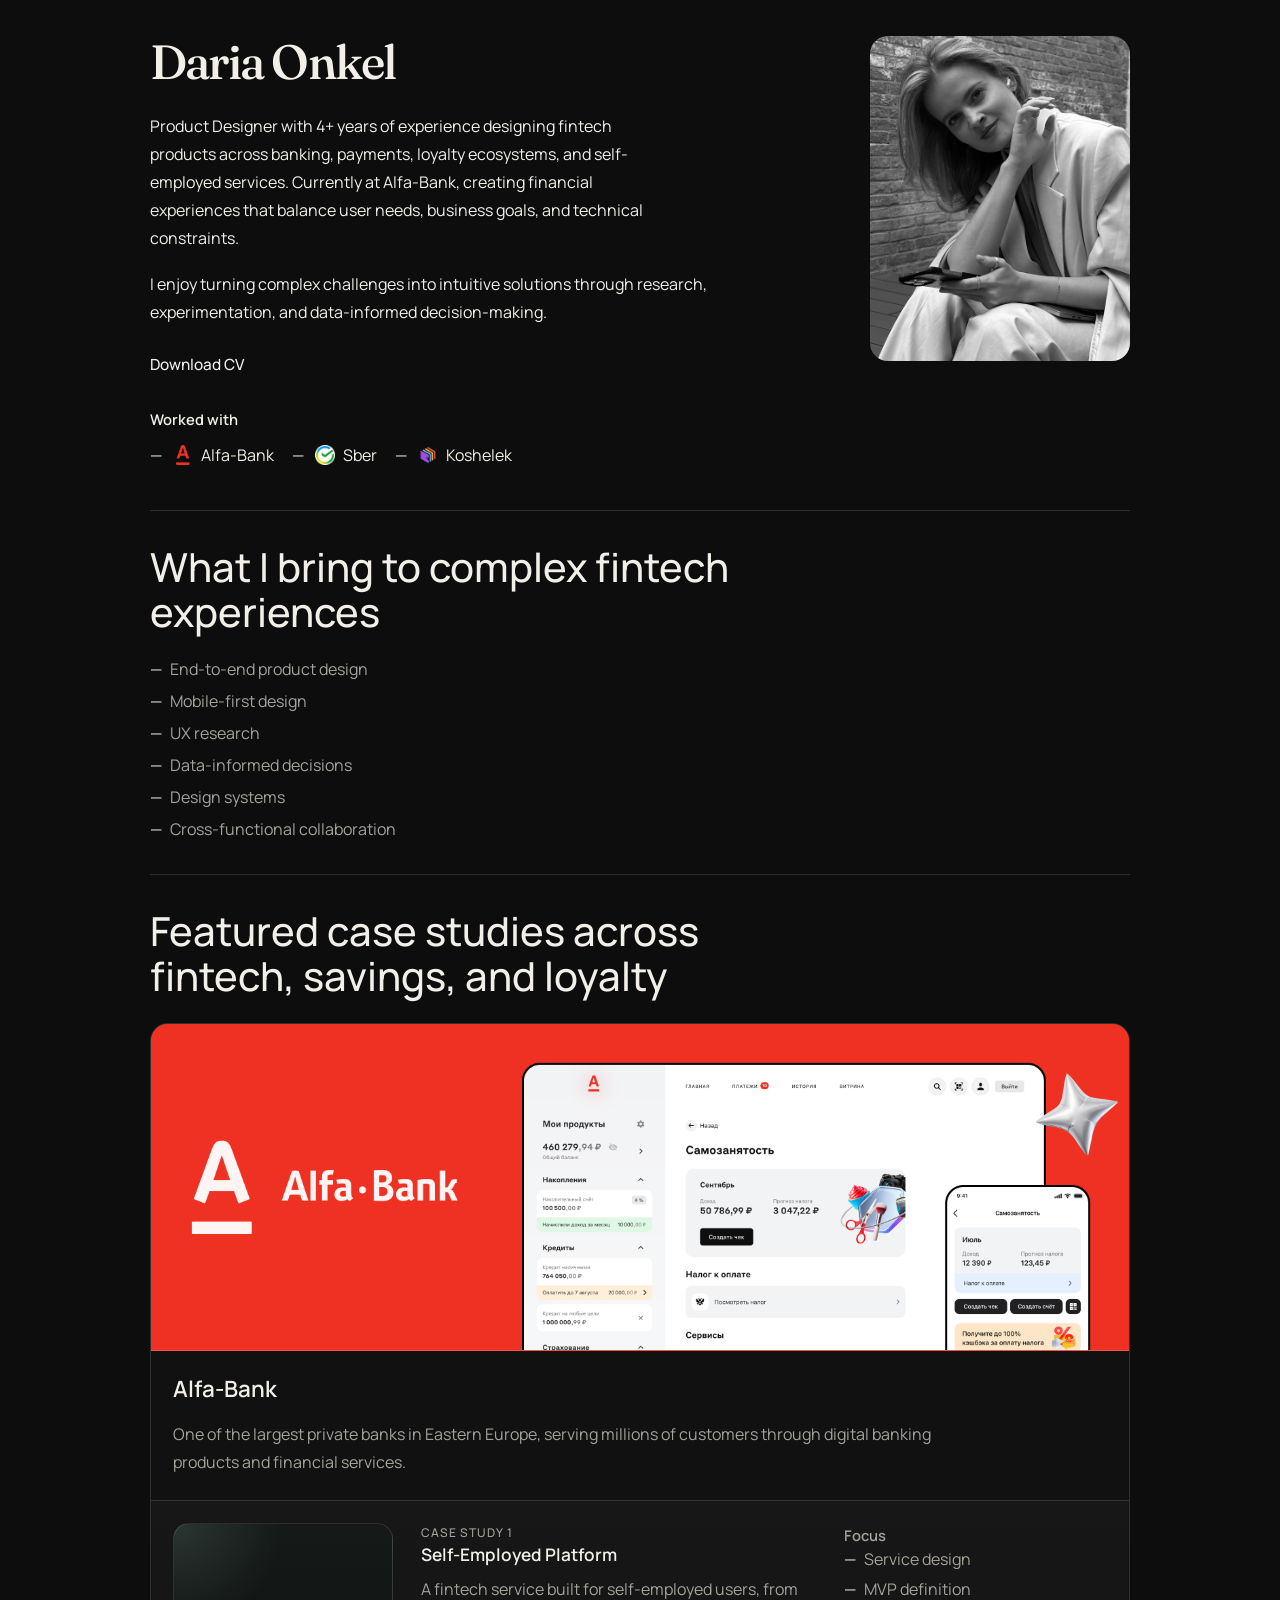
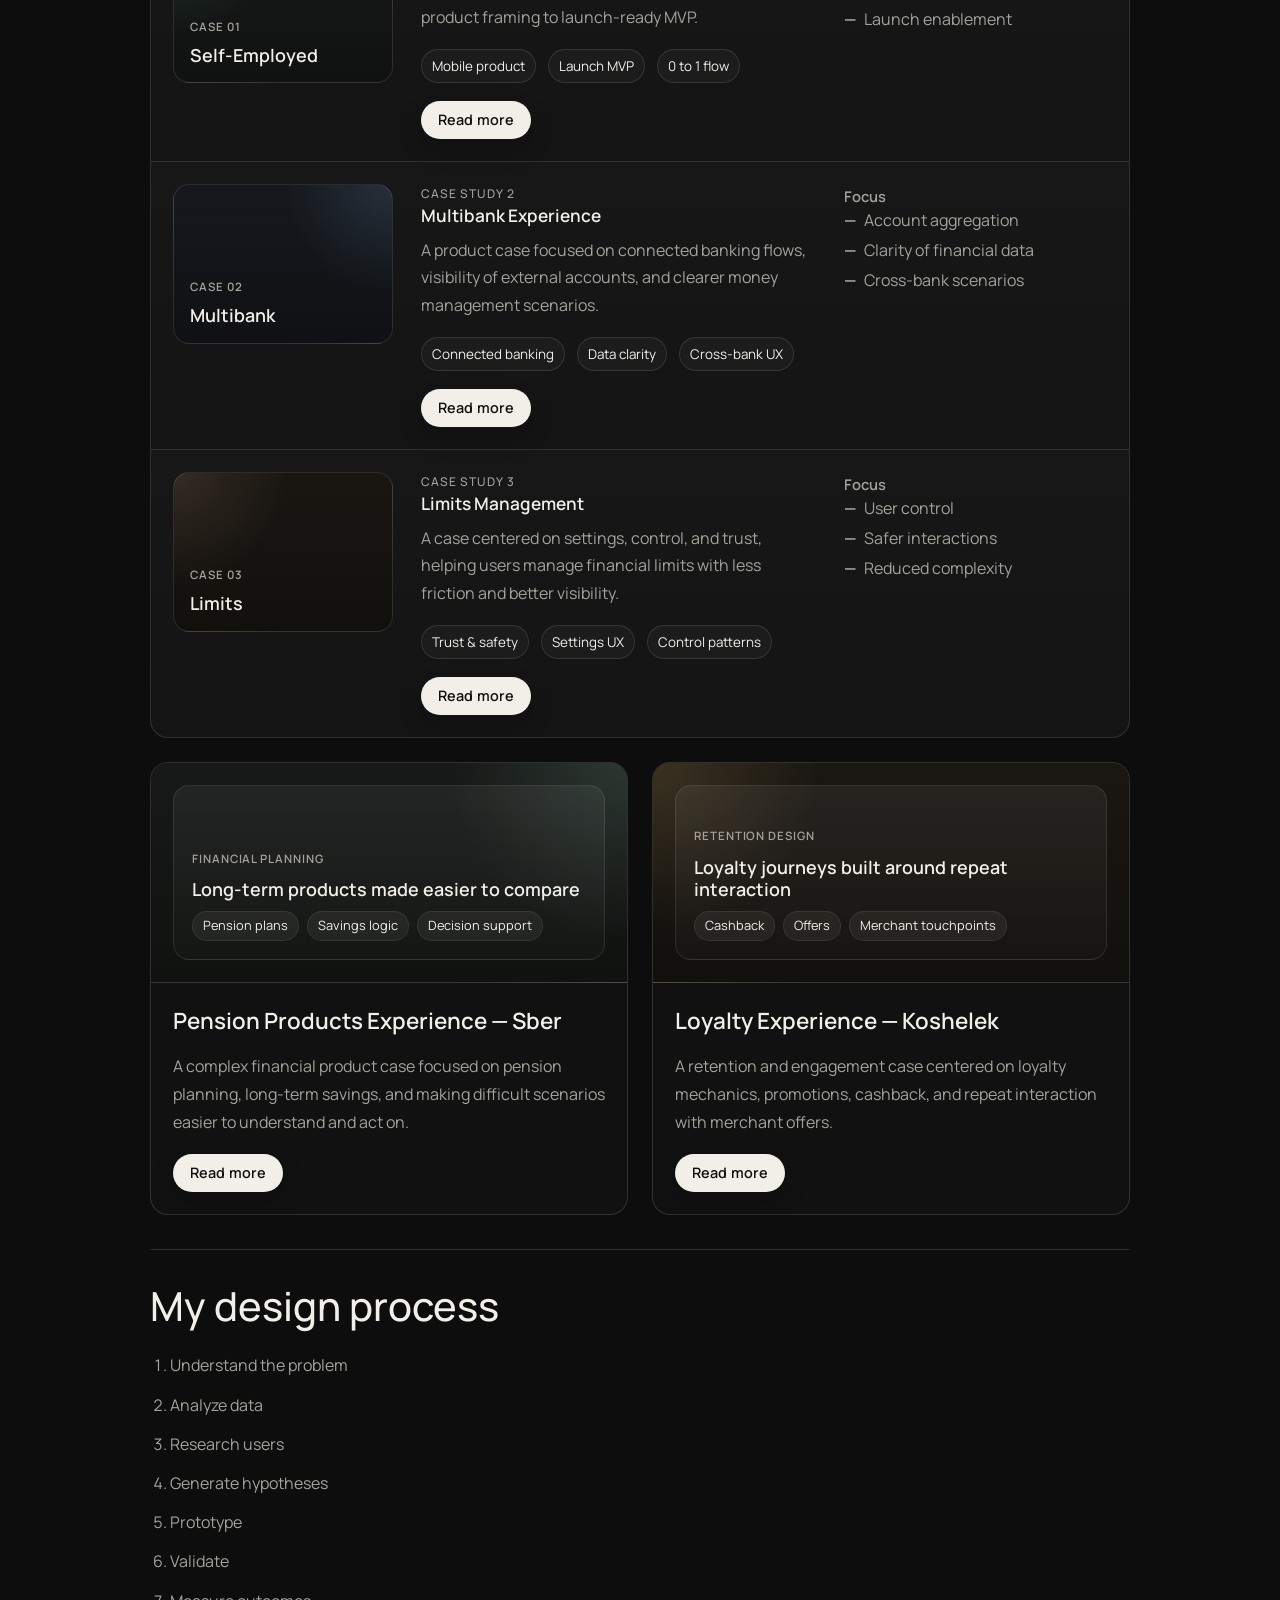
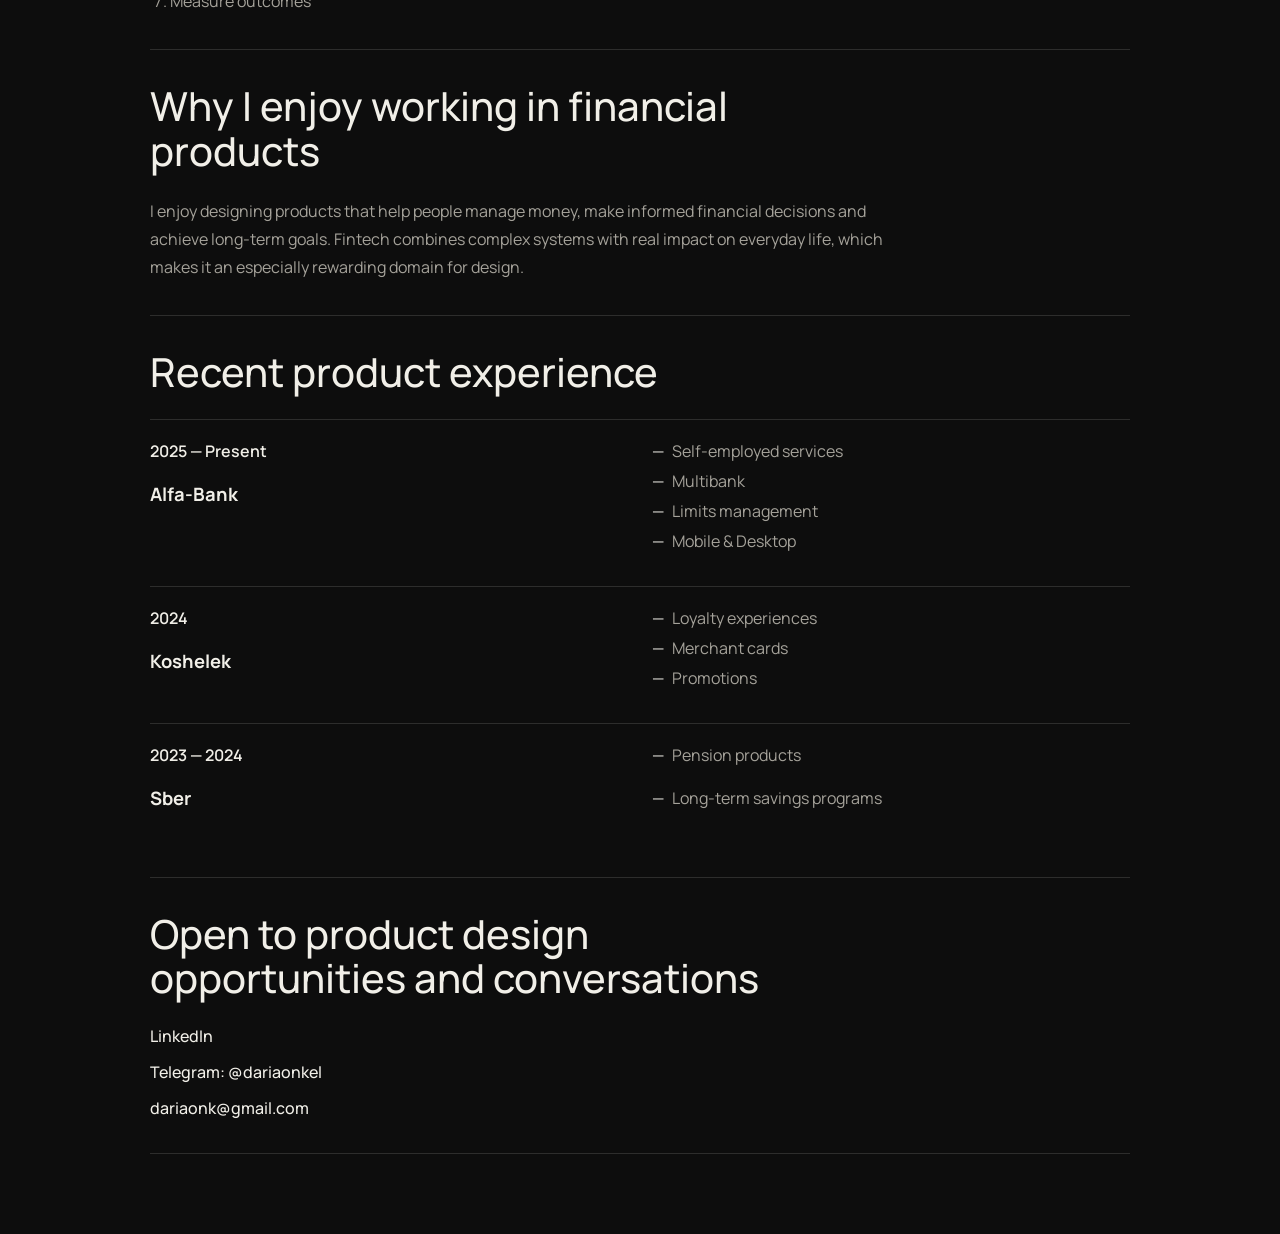
==== index.html @ 3df457b8 "Publish portfolio site" ====
<!DOCTYPE html>
<html lang="en">
  <head>
    <meta charset="UTF-8" />
    <meta name="viewport" content="width=device-width, initial-scale=1.0" />
    <title>Daria Onkel | Designer</title>
    <meta name="robots" content="index, follow" />
    <meta
      name="description"
      content="Portfolio website for Daria Onkel, a product designer focused on mobile apps, digital services, and websites."
    />
    <link rel="preconnect" href="https://fonts.googleapis.com" />
    <link rel="preconnect" href="https://fonts.gstatic.com" crossorigin />
    <link
      href="https://fonts.googleapis.com/css2?family=Fraunces:opsz,wght@9..144,400;9..144,500;9..144,600&family=Instrument+Serif:ital@0;1&family=Manrope:wght@400;500;600;700&display=swap"
      rel="stylesheet"
    />
    <link rel="stylesheet" href="styles.css" />
  </head>
  <body>
    <div class="page-shell">
      <main id="top">
        <section class="hero">
          <div class="hero-grid">
            <div class="portrait-card">
              <img
                class="portrait-image enlargeable-image"
                src="assets/daria-hero-2.jpg"
                alt="Portrait of Daria Onkel"
              />
            </div>
            <div class="hero-content">
              <h1>Daria Onkel</h1>
              <p class="hero-copy">
                Product Designer with 4+ years of experience designing fintech
                products across banking, payments, loyalty ecosystems, and
                self-employed services. Currently at Alfa-Bank, creating
                financial experiences that balance user needs, business goals,
                and technical constraints.
              </p>
              <p class="hero-detail">
                I enjoy turning complex challenges into intuitive solutions
                through research, experimentation, and data-informed
                decision-making.
              </p>
              <div class="hero-actions">
                <a class="text-link" href="#">Download CV</a>
              </div>
            </div>
          </div>
          <div class="worked-with">
            <p class="worked-with-label">Worked with</p>
            <ul class="plain-list">
              <li>
                <a href="https://alfabank.ru" target="_blank" rel="noreferrer">
                  <img
                    class="company-favicon"
                    src="assets/icons/alfabank.ico"
                    alt=""
                    aria-hidden="true"
                  />
                  Alfa-Bank
                </a>
              </li>
              <li>
                <a
                  href="https://www.sberbank.ru/"
                  target="_blank"
                  rel="noreferrer"
                >
                  <img
                    class="company-favicon"
                    src="assets/icons/sber.ico"
                    alt=""
                    aria-hidden="true"
                  />
                  Sber
                </a>
              </li>
              <li>
                <a href="https://koshelek.app" target="_blank" rel="noreferrer">
                  <img
                    class="company-favicon"
                    src="assets/icons/koshelek.png"
                    alt=""
                    aria-hidden="true"
                  />
                  Koshelek
                </a>
              </li>
            </ul>
          </div>
        </section>

        <section class="section" id="about">
          <div class="section-heading">
            <h2>What I bring to complex fintech experiences</h2>
          </div>
          <ul class="plain-list stacked-list">
            <li>End-to-end product design</li>
            <li>Mobile-first design</li>
            <li>UX research</li>
            <li>Data-informed decisions</li>
            <li>Design systems</li>
            <li>Cross-functional collaboration</li>
          </ul>
        </section>

        <section class="projects section" id="projects">
          <div class="section-heading">
            <h2>Featured case studies across fintech, savings, and loyalty</h2>
          </div>
          <div class="project-card-grid">
            <article class="project-card-preview project-card-large">
              <div class="project-preview project-preview-alfa-hero">
                <img
                  class="project-preview-image enlargeable-image"
                  src="assets/alfa-bank-hero.png"
                  alt="Alfa-Bank self-employed product interface across desktop and mobile"
                />
              </div>
              <div class="project-card-body">
                <div class="case-study-header">
                  <h3>Alfa-Bank</h3>
                </div>
                <p class="case-summary">
                  One of the largest private banks in Eastern Europe, serving
                  millions of customers through digital banking products and
                  financial services.
                </p>
              </div>
              <div class="nested-case-list">
                <article class="nested-case-card" id="alfa-self-employed">
                  <div class="nested-case-visual nested-case-visual-self-employed" aria-hidden="true">
                    <span class="preview-kicker">Case 01</span>
                    <strong>Self-Employed</strong>
                  </div>
                  <div class="nested-case-copy">
                    <p class="project-type">Case study 1</p>
                    <h4>Self-Employed Platform</h4>
                    <p>
                      A fintech service built for self-employed users, from
                      product framing to launch-ready MVP.
                    </p>
                    <ul class="plain-list case-tag-list">
                      <li>Mobile product</li>
                      <li>Launch MVP</li>
                      <li>0 to 1 flow</li>
                    </ul>
                    <a class="case-study-link case-study-link-inline" href="alfa-self-employed.html">
                      Read more
                    </a>
                  </div>
                  <div class="nested-case-meta">
                    <p class="subheading">Focus</p>
                    <ul class="plain-list stacked-list compact-list">
                      <li>Service design</li>
                      <li>MVP definition</li>
                      <li>Launch enablement</li>
                    </ul>
                  </div>
                </article>
                <article class="nested-case-card" id="alfa-multibank">
                  <div class="nested-case-visual nested-case-visual-multibank" aria-hidden="true">
                    <span class="preview-kicker">Case 02</span>
                    <strong>Multibank</strong>
                  </div>
                  <div class="nested-case-copy">
                    <p class="project-type">Case study 2</p>
                    <h4>Multibank Experience</h4>
                    <p>
                      A product case focused on connected banking flows,
                      visibility of external accounts, and clearer money
                      management scenarios.
                    </p>
                    <ul class="plain-list case-tag-list">
                      <li>Connected banking</li>
                      <li>Data clarity</li>
                      <li>Cross-bank UX</li>
                    </ul>
                    <a class="case-study-link case-study-link-inline" href="alfa-multibank.html">
                      Read more
                    </a>
                  </div>
                  <div class="nested-case-meta">
                    <p class="subheading">Focus</p>
                    <ul class="plain-list stacked-list compact-list">
                      <li>Account aggregation</li>
                      <li>Clarity of financial data</li>
                      <li>Cross-bank scenarios</li>
                    </ul>
                  </div>
                </article>
                <article class="nested-case-card" id="alfa-limits">
                  <div class="nested-case-visual nested-case-visual-limits" aria-hidden="true">
                    <span class="preview-kicker">Case 03</span>
                    <strong>Limits</strong>
                  </div>
                  <div class="nested-case-copy">
                    <p class="project-type">Case study 3</p>
                    <h4>Limits Management</h4>
                    <p>
                      A case centered on settings, control, and trust, helping
                      users manage financial limits with less friction and
                      better visibility.
                    </p>
                    <ul class="plain-list case-tag-list">
                      <li>Trust & safety</li>
                      <li>Settings UX</li>
                      <li>Control patterns</li>
                    </ul>
                    <a class="case-study-link case-study-link-inline" href="alfa-limits.html">
                      Read more
                    </a>
                  </div>
                  <div class="nested-case-meta">
                    <p class="subheading">Focus</p>
                    <ul class="plain-list stacked-list compact-list">
                      <li>User control</li>
                      <li>Safer interactions</li>
                      <li>Reduced complexity</li>
                    </ul>
                  </div>
                </article>
              </div>
            </article>

            <article class="project-card-preview">
              <div class="project-preview project-preview-sber">
                <div class="preview-stat-block" aria-hidden="true">
                  <span class="preview-kicker">Financial planning</span>
                  <strong>Long-term products made easier to compare</strong>
                  <div class="preview-pill-row">
                    <span>Pension plans</span>
                    <span>Savings logic</span>
                    <span>Decision support</span>
                  </div>
                </div>
              </div>
              <div class="project-card-body">
                <div class="case-study-header">
                  <h3>Pension Products Experience — Sber</h3>
                </div>
                <p class="case-summary">
                  A complex financial product case focused on pension planning,
                  long-term savings, and making difficult scenarios easier to
                  understand and act on.
                </p>
                <a class="case-study-link case-study-link-inline" href="sber-pension-products.html">
                  Read more
                </a>
              </div>
            </article>

            <article class="project-card-preview">
              <div class="project-preview project-preview-koshelek">
                <div class="preview-stat-block" aria-hidden="true">
                  <span class="preview-kicker">Retention design</span>
                  <strong>Loyalty journeys built around repeat interaction</strong>
                  <div class="preview-pill-row">
                    <span>Cashback</span>
                    <span>Offers</span>
                    <span>Merchant touchpoints</span>
                  </div>
                </div>
              </div>
              <div class="project-card-body">
                <div class="case-study-header">
                  <h3>Loyalty Experience — Koshelek</h3>
                </div>
                <p class="case-summary">
                  A retention and engagement case centered on loyalty mechanics,
                  promotions, cashback, and repeat interaction with merchant
                  offers.
                </p>
                <a class="case-study-link case-study-link-inline" href="koshelek-loyalty-experience.html">
                  Read more
                </a>
              </div>
            </article>
          </div>
        </section>

        <section class="section" id="process">
          <div class="section-heading">
            <h2>My design process</h2>
          </div>
          <ol class="process-list">
            <li>Understand the problem</li>
            <li>Analyze data</li>
            <li>Research users</li>
            <li>Generate hypotheses</li>
            <li>Prototype</li>
            <li>Validate</li>
            <li>Measure outcomes</li>
          </ol>
        </section>

        <section class="section" id="why-fintech">
          <div class="section-heading">
            <h2>Why I enjoy working in financial products</h2>
          </div>
          <p class="long-copy">
            I enjoy designing products that help people manage money, make
            informed financial decisions and achieve long-term goals. Fintech
            combines complex systems with real impact on everyday life, which
            makes it an especially rewarding domain for design.
          </p>
        </section>

        <section class="experience section" id="experience">
          <div class="section-heading">
            <h2>Recent product experience</h2>
          </div>
          <div class="timeline">
            <article class="project-row">
              <div>
                <span class="timeline-year">2025 — Present</span>
                <h3>Alfa-Bank</h3>
              </div>
              <ul class="plain-list stacked-list compact-list">
                <li>Self-employed services</li>
                <li>Multibank</li>
                <li>Limits management</li>
                <li>Mobile & Desktop</li>
              </ul>
            </article>
            <article class="project-row">
              <div>
                <span class="timeline-year">2024</span>
                <h3>Koshelek</h3>
              </div>
              <ul class="plain-list stacked-list compact-list">
                <li>Loyalty experiences</li>
                <li>Merchant cards</li>
                <li>Promotions</li>
              </ul>
            </article>
            <article class="project-row">
              <div>
                <span class="timeline-year">2023 — 2024</span>
                <h3>Sber</h3>
              </div>
              <ul class="plain-list stacked-list compact-list">
                <li>Pension products</li>
                <li>Long-term savings programs</li>
              </ul>
            </article>
          </div>
        </section>

        <section class="contact section" id="contact">
          <div class="section-heading">
            <h2>Open to product design opportunities and conversations</h2>
          </div>
          <div class="contact-panel">
            <a
              href="https://www.linkedin.com/in/daria-onkel-271417234/"
              target="_blank"
              rel="noreferrer"
            >
              LinkedIn
            </a>
            <a
              href="https://t.me/dariaonkel"
              target="_blank"
              rel="noreferrer"
            >
              Telegram: @dariaonkel
            </a>
            <a href="mailto:dariaonk@gmail.com">
              dariaonk@gmail.com
            </a>
          </div>
        </section>
      </main>
    </div>
    <script src="script.js"></script>
  </body>
</html>
---- styles.css ----
:root {
  --bg: #0d0d0d;
  --surface: transparent;
  --surface-strong: transparent;
  --text: #f1efe8;
  --muted: #a5a29a;
  --line: rgba(241, 239, 232, 0.14);
  --accent: #f1efe8;
  --accent-deep: #f1efe8;
}

* {
  box-sizing: border-box;
}

html {
  scroll-behavior: smooth;
}

body {
  margin: 0;
  font-family: "Manrope", sans-serif;
  color: var(--text);
  background: var(--bg);
  min-height: 100vh;
}

body::before {
  content: none;
}

.page-shell {
  width: min(980px, calc(100% - 40px));
  margin: 20px auto 80px;
}

.text-link,
.contact-panel a {
  text-decoration: none;
}

.text-link:hover,
.contact-panel a:hover {
  color: var(--accent-deep);
}

.hero,
.section {
  border: 0;
  border-radius: 0;
  background: var(--surface);
}

.hero {
  margin-top: 28px;
  padding: 8px 0 44px;
  overflow: visible;
  position: relative;
  border-bottom: 1px solid var(--line);
}

.hero-grid {
  display: grid;
  grid-template-columns: minmax(0, 1fr) 260px;
  gap: 36px;
  align-items: start;
}

.portrait-card {
  order: 2;
}

.hero-content {
  order: 1;
}

.portrait-image {
  display: block;
  width: 100%;
  aspect-ratio: 4 / 5;
  object-fit: cover;
  filter: grayscale(100%);
  border-radius: 18px;
}

.enlargeable-image {
  cursor: zoom-in;
}

.hero h1,
.section-heading h2 {
  margin: 0;
}

.hero h1 {
  max-width: 760px;
  font-family: "Fraunces", serif;
  font-size: clamp(2.15rem, 4.8vw, 3rem);
  line-height: 1.08;
  font-weight: 500;
  letter-spacing: -0.04em;
}


.hero-copy {
  max-width: 500px;
  margin: 24px 0 0;
  color: var(--text);
  font-size: 1rem;
  line-height: 1.75;
}

.hero-detail {
  max-width: 760px;
  margin: 18px 0 0;
  color: var(--text);
  line-height: 1.75;
}

.hero-actions {
  display: flex;
  flex-wrap: wrap;
  gap: 22px;
  margin-top: 28px;
}

.text-link {
  color: var(--text);
  font-size: 0.96rem;
  font-weight: 500;
}

.text-link:hover {
  color: var(--muted);
}

.worked-with {
  margin-top: 34px;
}

.worked-with-label,
.subheading {
  margin: 0 0 12px;
  color: var(--text);
  font-size: 0.92rem;
  font-weight: 600;
}

.hero .plain-list,
.hero .plain-list li,
.hero .plain-list li::before {
  color: var(--text);
}

.hero .plain-list a {
  color: inherit;
  text-decoration: none;
  display: inline-flex;
  align-items: baseline;
  gap: 8px;
}

.hero .plain-list a:hover {
  color: var(--muted);
}

.company-favicon {
  width: 20px;
  height: 20px;
  display: block;
  border-radius: 5px;
  flex-shrink: 0;
  transform: translateY(4px);
}

.section {
  margin-top: 0;
  padding: 34px 0;
  border-bottom: 1px solid var(--line);
}

.section-heading {
  margin-bottom: 24px;
}

.section-heading h2 {
  max-width: 700px;
  font-size: clamp(1.6rem, 4vw, 2.5rem);
  line-height: 1.12;
  font-weight: 500;
}

.project-row h3 {
  margin-bottom: 12px;
  font-size: 1.15rem;
}

.plain-list {
  margin: 0;
  padding: 0;
  list-style: none;
  display: flex;
  flex-wrap: wrap;
  gap: 10px 18px;
  color: var(--muted);
}

.plain-list li::before {
  content: "—";
  margin-right: 8px;
  color: var(--text);
}

.stacked-list {
  display: grid;
  gap: 10px;
}

.compact-list {
  gap: 8px;
}

.project-row {
  display: grid;
  grid-template-columns: minmax(0, 1fr) minmax(0, 1fr);
  gap: 24px;
  padding: 20px 0;
  border-top: 1px solid var(--line);
}

.project-type {
  margin-bottom: 10px;
  color: var(--muted);
  font-size: 0.75rem;
  font-weight: 500;
  text-transform: uppercase;
  letter-spacing: 0.08em;
}

.case-study-header h3,
.project-card-preview h3 {
  margin: 0;
  font-size: 1.4rem;
  font-weight: 600;
}

.nested-case-list {
  display: grid;
  gap: 0;
}

.nested-case-card {
  display: grid;
  grid-template-columns: minmax(180px, 220px) minmax(0, 1.35fr) minmax(220px, 0.9fr);
  gap: 28px;
  padding: 22px;
  border-top: 1px solid var(--line);
  background:
    linear-gradient(
      180deg,
      rgba(255, 255, 255, 0.025) 0%,
      rgba(255, 255, 255, 0.01) 100%
    );
}

.nested-case-card:first-child {
  border-top: 1px solid var(--line);
}

.nested-case-card h4 {
  margin: 0 0 10px;
  font-size: 1.08rem;
  font-weight: 600;
}

.nested-case-card p {
  margin: 0;
  color: var(--muted);
  line-height: 1.7;
}

.nested-case-meta {
  align-self: start;
}

.nested-case-visual {
  height: 160px;
  display: flex;
  flex-direction: column;
  justify-content: flex-end;
  gap: 10px;
  padding: 16px;
  border: 1px solid rgba(241, 239, 232, 0.12);
  border-radius: 16px;
  background:
    linear-gradient(
      180deg,
      rgba(255, 255, 255, 0.08) 0%,
      rgba(255, 255, 255, 0.02) 100%
    );
}

.nested-case-visual strong,
.preview-stat-block strong {
  font-size: 1.12rem;
  line-height: 1.25;
  font-weight: 600;
  color: var(--text);
}

.nested-case-visual-self-employed {
  background:
    radial-gradient(circle at top left, rgba(141, 182, 167, 0.18), transparent 40%),
    linear-gradient(180deg, #151a18 0%, #101211 100%);
}

.nested-case-visual-multibank {
  background:
    radial-gradient(circle at top right, rgba(121, 155, 199, 0.18), transparent 40%),
    linear-gradient(180deg, #15181d 0%, #0f1114 100%);
}

.nested-case-visual-limits {
  background:
    radial-gradient(circle at top left, rgba(195, 155, 118, 0.16), transparent 42%),
    linear-gradient(180deg, #191612 0%, #12100d 100%);
}

.case-tag-list {
  margin-top: 18px;
  gap: 8px 12px;
}

.case-tag-list li {
  padding: 7px 10px;
  border: 1px solid rgba(241, 239, 232, 0.12);
  border-radius: 999px;
  background: rgba(255, 255, 255, 0.03);
  color: var(--text);
  font-size: 0.84rem;
}

.case-tag-list li::before {
  content: none;
}

.case-study-link {
  display: inline-flex;
  align-items: center;
  min-height: 38px;
  padding: 0 16px;
  border: 1px solid rgba(241, 239, 232, 0.22);
  border-radius: 999px;
  color: #111111;
  text-decoration: none;
  background: #f1efe8;
  font-size: 0.9rem;
  font-weight: 600;
  letter-spacing: 0.01em;
  transition:
    background-color 160ms ease,
    border-color 160ms ease,
    color 160ms ease,
    transform 160ms ease,
    box-shadow 160ms ease;
  box-shadow: 0 10px 24px rgba(0, 0, 0, 0.18);
}

.case-study-link:hover {
  background: #ffffff;
  border-color: rgba(255, 255, 255, 0.4);
  color: #111111;
  transform: translateY(-1px);
  box-shadow: 0 14px 28px rgba(0, 0, 0, 0.22);
}

.case-study-link-inline {
  margin-top: 18px;
  width: fit-content;
}

.nested-case-card {
  scroll-margin-top: 28px;
}

.project-card-grid {
  display: grid;
  grid-template-columns: repeat(2, minmax(0, 1fr));
  gap: 24px;
}

.project-card-preview {
  display: grid;
  gap: 0;
  border: 1px solid var(--line);
  background: rgba(255, 255, 255, 0.02);
  border-radius: 18px;
  overflow: hidden;
}

.project-card-large {
  grid-column: 1 / -1;
}

.project-card-large .project-card-body {
  padding-bottom: 24px;
}

.project-preview {
  min-height: 220px;
  border-bottom: 1px solid var(--line);
  background: linear-gradient(180deg, #1c1c1c 0%, #141414 100%);
  padding: 22px;
}

.project-preview-alfa-hero {
  position: relative;
  padding: 0;
  background: #f33c2f;
}

.project-preview-image {
  display: block;
  width: 100%;
  height: 100%;
  min-height: 320px;
  object-fit: cover;
}

.preview-stat-block {
  margin: 0;
  max-width: 48ch;
  color: var(--muted);
  line-height: 1.6;
  font-size: 0.95rem;
}

.preview-stat-block {
  min-height: 100%;
  display: flex;
  flex-direction: column;
  justify-content: flex-end;
  gap: 10px;
  padding: 18px;
  border: 1px solid rgba(241, 239, 232, 0.1);
  border-radius: 16px;
  background:
    linear-gradient(
      180deg,
      rgba(255, 255, 255, 0.06) 0%,
      rgba(255, 255, 255, 0.02) 100%
    );
}

.preview-kicker {
  display: inline-flex;
  width: fit-content;
  color: var(--muted);
  font-size: 0.72rem;
  font-weight: 600;
  text-transform: uppercase;
  letter-spacing: 0.08em;
}

.project-preview-sber {
  background:
    radial-gradient(circle at top right, rgba(150, 190, 172, 0.18), transparent 34%),
    linear-gradient(180deg, #161917 0%, #101210 100%);
}

.project-preview-koshelek {
  background:
    radial-gradient(circle at top left, rgba(213, 171, 104, 0.18), transparent 32%),
    linear-gradient(180deg, #1a1712 0%, #12100d 100%);
}

.preview-pill-row {
  display: flex;
  flex-wrap: wrap;
  gap: 8px;
}

.preview-pill-row span {
  display: inline-flex;
  align-items: center;
  min-height: 30px;
  padding: 0 10px;
  border-radius: 999px;
  background: rgba(255, 255, 255, 0.06);
  border: 1px solid rgba(241, 239, 232, 0.08);
  color: var(--text);
  font-size: 0.8rem;
}

.project-card-body {
  padding: 22px 22px 0;
}

.project-card-preview:not(.project-card-large) .project-card-body {
  padding-bottom: 22px;
}

.case-summary,
.long-copy {
  max-width: 760px;
  margin: 16px 0 0;
  color: var(--muted);
  line-height: 1.75;
}

.timeline {
  display: grid;
  gap: 14px;
}

.timeline-year {
  font-weight: 600;
  color: var(--text);
}

.contact-panel {
  display: flex;
  flex-direction: column;
  gap: 14px;
  padding: 0;
  background: transparent;
}

.contact-panel a {
  color: var(--text);
  font-size: 1rem;
  font-weight: 500;
}

.process-list {
  margin: 0;
  padding-left: 20px;
  display: grid;
  gap: 12px;
  color: var(--muted);
  line-height: 1.7;
}

.case-page .page-shell {
  width: min(980px, calc(100% - 40px));
  margin: 20px auto 80px;
}

.case-main {
  display: grid;
  gap: 0;
}

.back-link {
  display: inline-flex;
  align-items: center;
  gap: 8px;
  width: fit-content;
  margin: 8px 0 24px;
  color: var(--muted);
  text-decoration: none;
  font-size: 0.95rem;
}

.back-link:hover {
  color: var(--text);
}

.case-hero {
  padding-top: 8px;
}

.case-eyebrow {
  margin: 0 0 18px;
  color: var(--muted);
  font-size: 0.8rem;
  font-weight: 600;
  letter-spacing: 0.08em;
  text-transform: uppercase;
}

.case-hero h1 {
  max-width: 760px;
  margin: 0;
  font-family: "Fraunces", serif;
  font-size: clamp(2.5rem, 5vw, 4rem);
  line-height: 1;
  font-weight: 500;
  letter-spacing: -0.04em;
}

.case-lead {
  max-width: 760px;
  margin: 22px 0 0;
  color: var(--text);
  font-size: 1.05rem;
  line-height: 1.8;
}

.case-meta-grid {
  display: grid;
  grid-template-columns: repeat(3, minmax(0, 1fr));
  gap: 16px;
  margin-top: 28px;
}

.case-meta-card {
  padding: 18px;
  border: 1px solid var(--line);
  border-radius: 18px;
  background: rgba(255, 255, 255, 0.03);
}

.case-meta-label {
  display: block;
  margin-bottom: 10px;
  color: var(--muted);
  font-size: 0.76rem;
  font-weight: 600;
  letter-spacing: 0.08em;
  text-transform: uppercase;
}

.case-meta-card p {
  margin: 0;
  color: var(--text);
  line-height: 1.65;
}

.case-hero-media {
  margin-top: 30px;
  border-radius: 24px;
  overflow: hidden;
  background: rgba(255, 255, 255, 0.03);
}

.case-hero-image {
  display: block;
  width: 100%;
  min-height: 280px;
  object-fit: cover;
}

.case-hero-placeholder {
  min-height: 320px;
  padding: 28px;
  display: flex;
  flex-direction: column;
  justify-content: flex-end;
  gap: 14px;
}

.case-hero-placeholder strong {
  max-width: 18ch;
  font-size: clamp(1.7rem, 3.4vw, 2.4rem);
  line-height: 1.05;
  font-weight: 600;
}

.case-hero-placeholder p {
  max-width: 44ch;
  margin: 0;
  color: rgba(241, 239, 232, 0.86);
  line-height: 1.7;
}

.case-hero-sber {
  background:
    radial-gradient(circle at top right, rgba(150, 190, 172, 0.22), transparent 32%),
    linear-gradient(180deg, #161917 0%, #101210 100%);
}

.case-hero-koshelek {
  background:
    radial-gradient(circle at top left, rgba(213, 171, 104, 0.22), transparent 30%),
    linear-gradient(180deg, #1a1712 0%, #12100d 100%);
}

.case-section-grid {
  display: grid;
  grid-template-columns: minmax(220px, 0.75fr) minmax(0, 1.6fr);
  gap: 28px;
  align-items: start;
}

.case-section-title {
  margin: 0;
  font-size: 0.95rem;
  font-weight: 600;
  color: var(--text);
}

.case-section-body {
  display: grid;
  gap: 16px;
}

.case-section-body p {
  margin: 0;
  color: var(--muted);
  line-height: 1.8;
}

.case-bullet-list {
  margin: 0;
  padding-left: 20px;
  display: grid;
  gap: 10px;
  color: var(--muted);
  line-height: 1.75;
}

.case-callout {
  padding: 20px 22px;
  border: 1px solid var(--line);
  border-radius: 18px;
  background: rgba(255, 255, 255, 0.03);
}

.case-callout strong {
  display: block;
  margin-bottom: 10px;
  color: var(--text);
  font-size: 1rem;
}

.case-nav-row {
  display: flex;
  flex-wrap: wrap;
  gap: 12px;
  margin-top: 30px;
}

.case-project-section {
  display: block;
}

.case-project-content {
  width: min(100%, 920px);
  margin: 0 auto;
  display: grid;
  gap: 26px;
}

.case-project-heading {
  margin: 0;
  font-size: clamp(1.7rem, 3vw, 2.4rem);
  line-height: 1.08;
  font-weight: 600;
  color: var(--text);
}

.task-block {
  display: grid;
  gap: 24px;
}

.task-subsection {
  display: grid;
  gap: 14px;
}

.task-subtitle {
  margin: 0;
  font-size: 1.02rem;
  font-weight: 600;
  color: var(--text);
}

.task-media {
  margin: 0;
  border-radius: 20px;
  overflow: hidden;
  background: rgba(255, 255, 255, 0.03);
}

.task-media figcaption {
  padding: 14px 16px 16px;
  color: var(--muted);
  font-size: 0.92rem;
  line-height: 1.6;
}

.task-media-placeholder {
  min-height: 180px;
  padding: 18px;
  display: flex;
  align-items: flex-end;
}

.task-media-placeholder p {
  margin: 0;
  color: var(--muted);
  line-height: 1.7;
}

.image-lightbox {
  width: 100vw;
  max-width: 100vw;
  max-height: 100vh;
  padding: 0;
  border: 0;
  background: transparent;
  box-shadow: none;
}

.image-lightbox::backdrop {
  background: rgba(0, 0, 0, 0.72);
}

.image-lightbox-image {
  display: block;
  width: auto;
  max-width: min(92vw, 1600px);
  max-height: 92vh;
  margin: 4vh auto;
  object-fit: contain;
}

.image-lightbox-close {
  position: fixed;
  top: 18px;
  right: 18px;
  width: 42px;
  height: 42px;
  padding: 0;
  border: 0;
  border-radius: 999px;
  background: rgba(255, 255, 255, 0.12);
  color: var(--text);
  font: inherit;
  font-size: 1.7rem;
  line-height: 1;
  cursor: pointer;
  display: grid;
  place-items: center;
}

.image-lightbox-close:hover {
  background: rgba(255, 255, 255, 0.2);
}

@media (max-width: 980px) {
  .hero-grid,
  .case-meta-grid,
  .case-section-grid,
  .nested-case-card,
  .project-row {
    grid-template-columns: 1fr;
  }

  .project-card-grid {
    grid-template-columns: 1fr;
  }

  .project-preview {
    min-height: 0;
  }

  .project-preview-alfa-hero {
    padding: 0;
  }

  .project-preview-image {
    min-height: 220px;
  }

  .portrait-card {
    position: static;
    order: 1;
  }

  .hero-content {
    order: 2;
  }

  .hero {
    padding: 18px 0 34px;
  }

  .section {
    padding: 28px 0;
  }
}

@media (max-width: 720px) {
  .page-shell {
    width: min(100% - 24px, 980px);
    margin: 10px auto 40px;
  }

  .hero h1 {
    line-height: 1.02;
  }

  .project-preview,
  .preview-stat-block,
  .nested-case-visual,
  .nested-case-card,
  .project-card-body {
    padding: 18px;
  }

  .project-preview-alfa-hero {
    padding: 0;
  }

  .case-page .page-shell {
    width: min(100% - 24px, 980px);
    margin: 10px auto 40px;
  }

  .case-hero-placeholder,
  .case-meta-card,
  .case-callout,
  .task-media-placeholder {
    padding: 18px;
  }

  .image-lightbox {
    width: 100vw;
    max-width: 100vw;
  }

  .image-lightbox-image {
    max-width: 94vw;
    max-height: 88vh;
    margin: 6vh auto;
  }
}
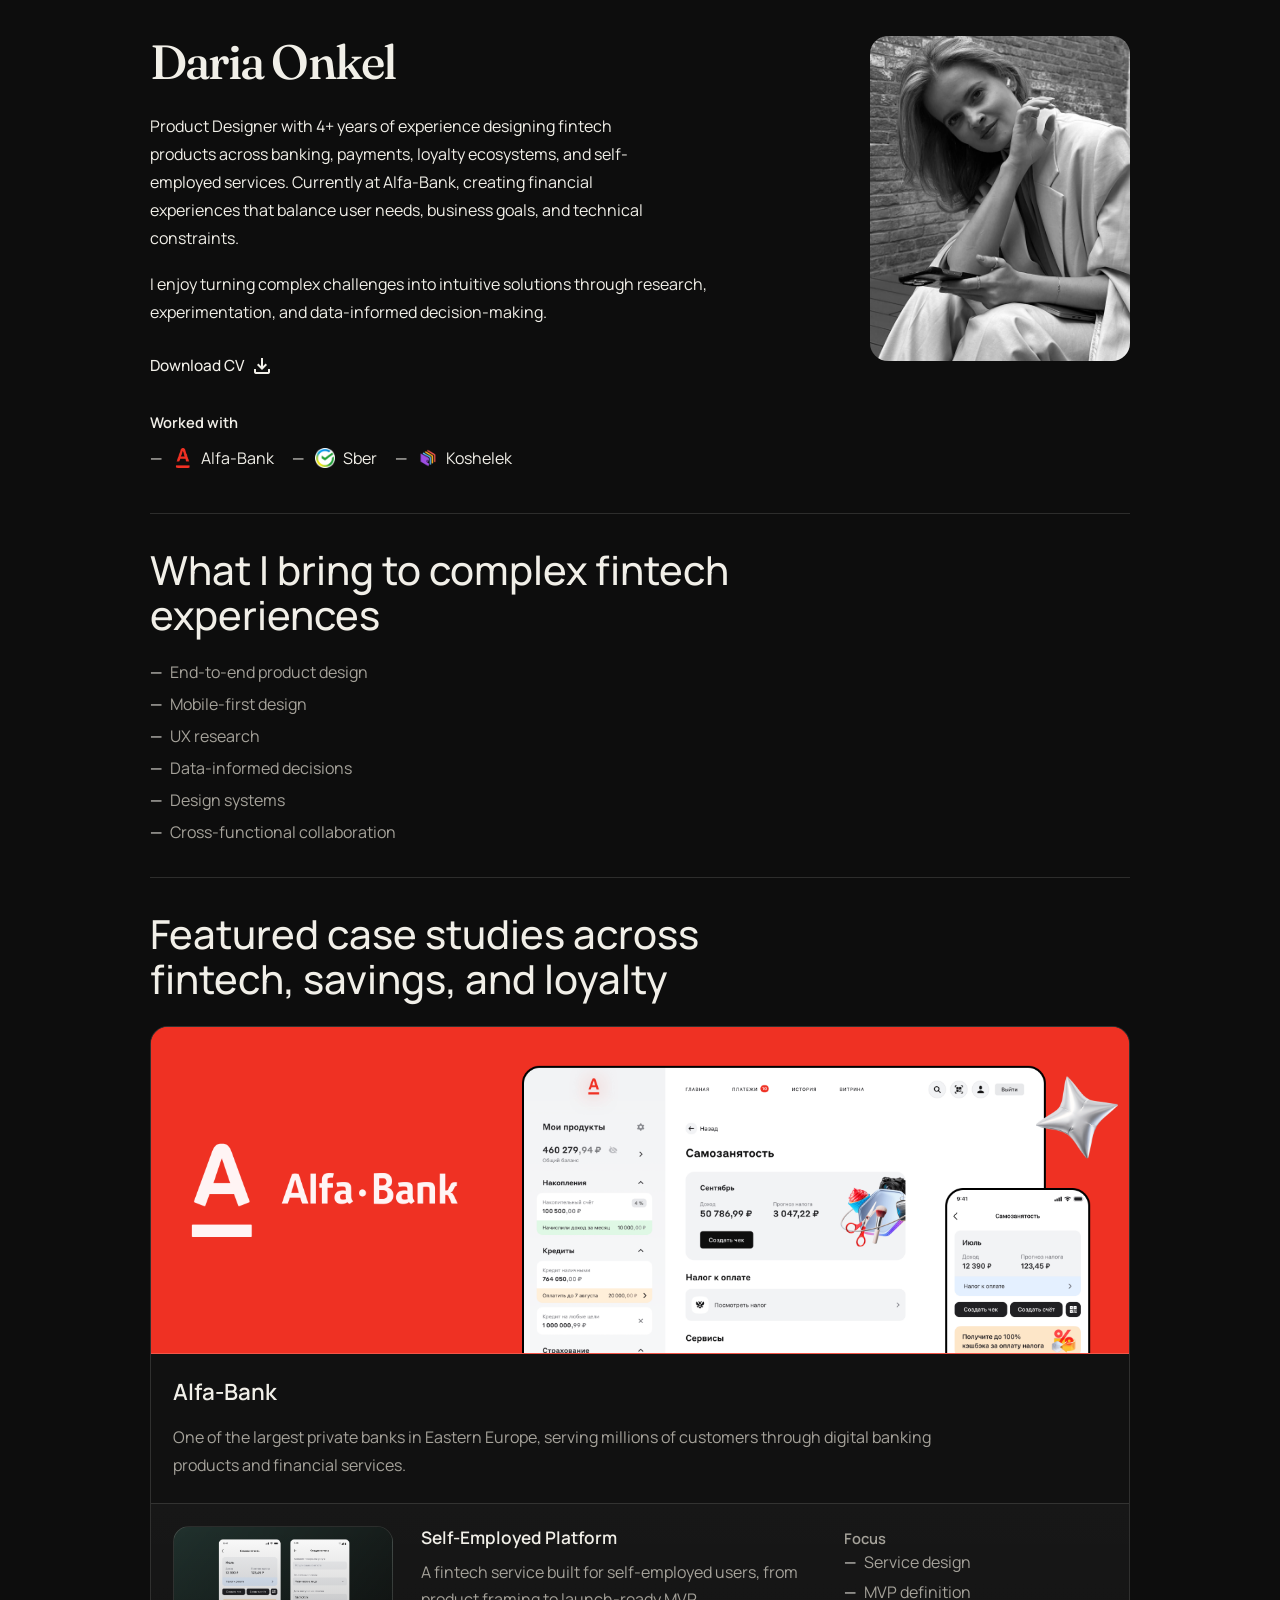
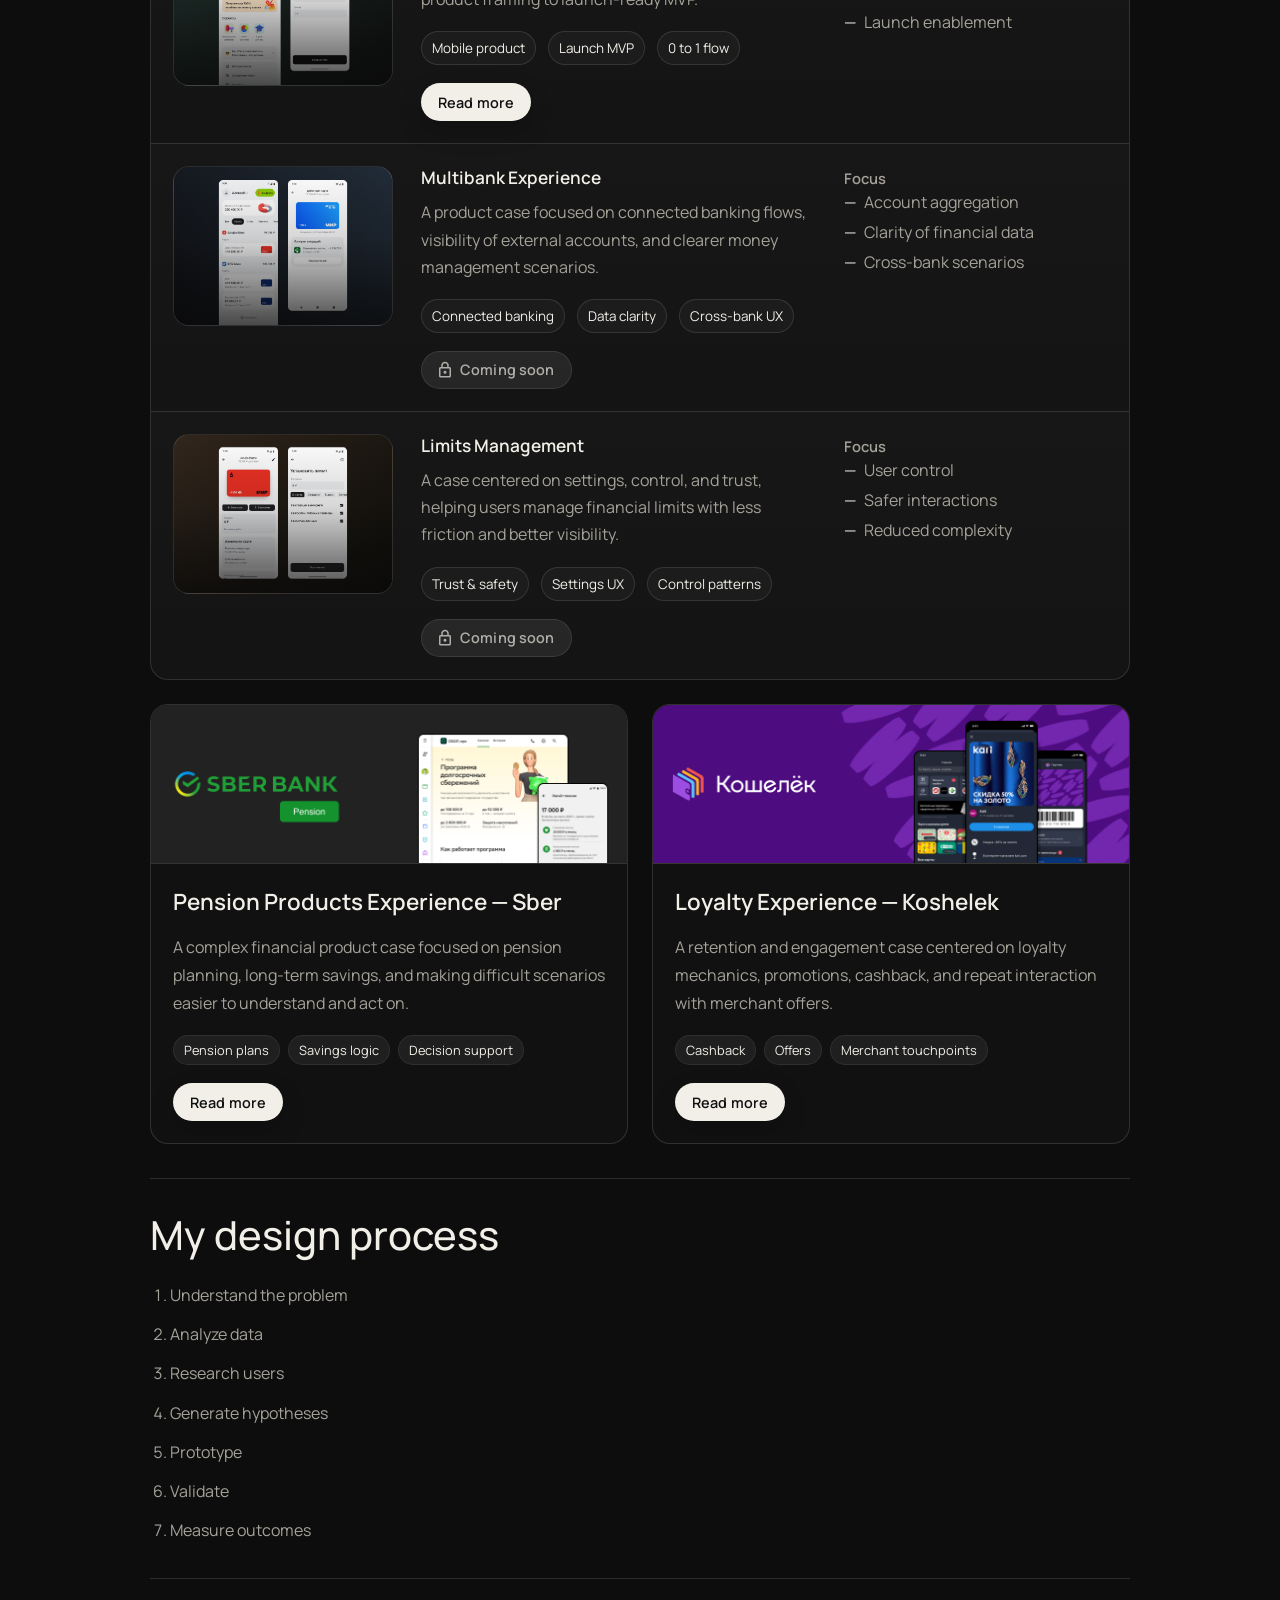
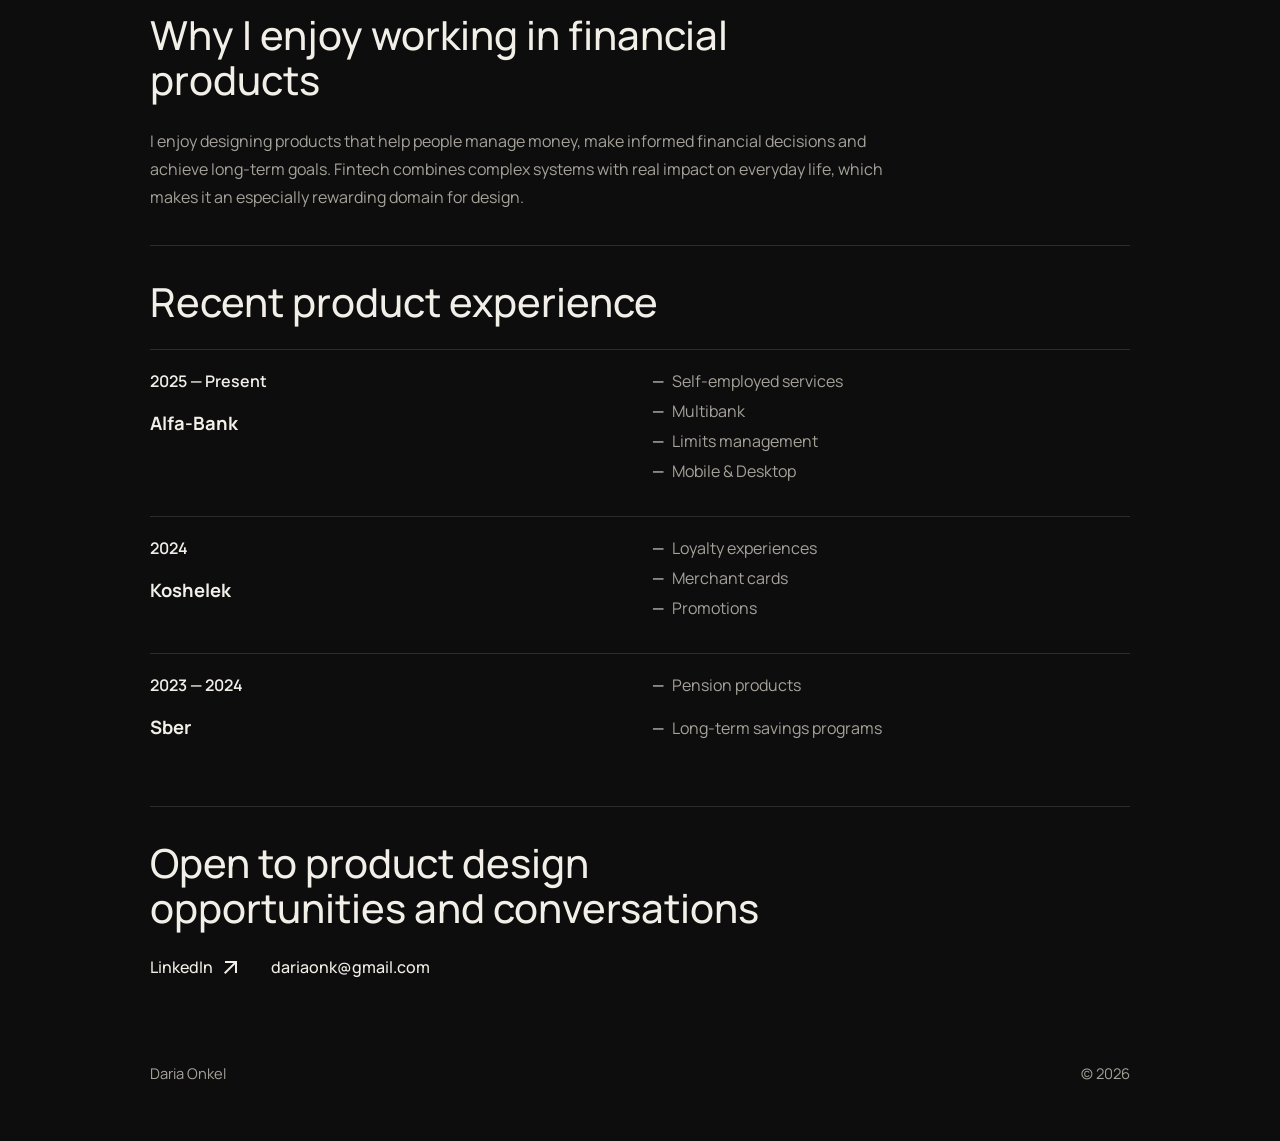
==== commit 47c945de: "Update portfolio content and assets" ====
--- a/index.html
+++ b/index.html
@@ -4,7 +4,7 @@
     <meta charset="UTF-8" />
     <meta name="viewport" content="width=device-width, initial-scale=1.0" />
     <title>Daria Onkel | Designer</title>
-    <meta name="robots" content="index, follow" />
+    <meta name="robots" content="noindex, nofollow, noarchive, nosnippet" />
     <meta
       name="description"
       content="Portfolio website for Daria Onkel, a product designer focused on mobile apps, digital services, and websites."
@@ -13,6 +13,10 @@
     <link rel="preconnect" href="https://fonts.gstatic.com" crossorigin />
     <link
       href="https://fonts.googleapis.com/css2?family=Fraunces:opsz,wght@9..144,400;9..144,500;9..144,600&family=Instrument+Serif:ital@0;1&family=Manrope:wght@400;500;600;700&display=swap"
+      rel="stylesheet"
+    />
+    <link
+      href="https://fonts.googleapis.com/css2?family=Material+Symbols+Outlined:opsz,wght,FILL,GRAD@24,400,0,0"
       rel="stylesheet"
     />
     <link rel="stylesheet" href="styles.css" />
@@ -24,7 +28,7 @@
           <div class="hero-grid">
             <div class="portrait-card">
               <img
-                class="portrait-image enlargeable-image"
+                class="portrait-image"
                 src="assets/daria-hero-2.jpg"
                 alt="Portrait of Daria Onkel"
               />
@@ -44,7 +48,10 @@
                 decision-making.
               </p>
               <div class="hero-actions">
-                <a class="text-link" href="#">Download CV</a>
+                <a class="text-link" href="assets/Daria_Onkel_CV.pdf" download="Daria_Onkel_CV.pdf">
+                  Download CV
+                  <span class="material-symbols-outlined external-link-icon" aria-hidden="true">download</span>
+                </a>
               </div>
             </div>
           </div>
@@ -114,7 +121,7 @@
             <article class="project-card-preview project-card-large">
               <div class="project-preview project-preview-alfa-hero">
                 <img
-                  class="project-preview-image enlargeable-image"
+                  class="project-preview-image"
                   src="assets/alfa-bank-hero.png"
                   alt="Alfa-Bank self-employed product interface across desktop and mobile"
                 />
@@ -132,11 +139,14 @@
               <div class="nested-case-list">
                 <article class="nested-case-card" id="alfa-self-employed">
                   <div class="nested-case-visual nested-case-visual-self-employed" aria-hidden="true">
-                    <span class="preview-kicker">Case 01</span>
+                    <img
+                      class="nested-case-visual-image"
+                      src="assets/alfa-self-employed-card-preview.png"
+                      alt=""
+                    />
                     <strong>Self-Employed</strong>
                   </div>
                   <div class="nested-case-copy">
-                    <p class="project-type">Case study 1</p>
                     <h4>Self-Employed Platform</h4>
                     <p>
                       A fintech service built for self-employed users, from
@@ -162,11 +172,14 @@
                 </article>
                 <article class="nested-case-card" id="alfa-multibank">
                   <div class="nested-case-visual nested-case-visual-multibank" aria-hidden="true">
-                    <span class="preview-kicker">Case 02</span>
+                    <img
+                      class="nested-case-visual-image"
+                      src="assets/alfa-multibank-card-preview.png"
+                      alt=""
+                    />
                     <strong>Multibank</strong>
                   </div>
                   <div class="nested-case-copy">
-                    <p class="project-type">Case study 2</p>
                     <h4>Multibank Experience</h4>
                     <p>
                       A product case focused on connected banking flows,
@@ -178,9 +191,10 @@
                       <li>Data clarity</li>
                       <li>Cross-bank UX</li>
                     </ul>
-                    <a class="case-study-link case-study-link-inline" href="alfa-multibank.html">
-                      Read more
-                    </a>
+                    <span class="case-status-pill case-study-link-inline" aria-disabled="true">
+                      <span class="material-symbols-outlined case-status-icon" aria-hidden="true">lock</span>
+                      Coming soon
+                    </span>
                   </div>
                   <div class="nested-case-meta">
                     <p class="subheading">Focus</p>
@@ -193,11 +207,14 @@
                 </article>
                 <article class="nested-case-card" id="alfa-limits">
                   <div class="nested-case-visual nested-case-visual-limits" aria-hidden="true">
-                    <span class="preview-kicker">Case 03</span>
+                    <img
+                      class="nested-case-visual-image"
+                      src="assets/alfa-limits-card-preview.png"
+                      alt=""
+                    />
                     <strong>Limits</strong>
                   </div>
                   <div class="nested-case-copy">
-                    <p class="project-type">Case study 3</p>
                     <h4>Limits Management</h4>
                     <p>
                       A case centered on settings, control, and trust, helping
@@ -209,9 +226,10 @@
                       <li>Settings UX</li>
                       <li>Control patterns</li>
                     </ul>
-                    <a class="case-study-link case-study-link-inline" href="alfa-limits.html">
-                      Read more
-                    </a>
+                    <span class="case-status-pill case-study-link-inline" aria-disabled="true">
+                      <span class="material-symbols-outlined case-status-icon" aria-hidden="true">lock</span>
+                      Coming soon
+                    </span>
                   </div>
                   <div class="nested-case-meta">
                     <p class="subheading">Focus</p>
@@ -227,15 +245,11 @@
 
             <article class="project-card-preview">
               <div class="project-preview project-preview-sber">
-                <div class="preview-stat-block" aria-hidden="true">
-                  <span class="preview-kicker">Financial planning</span>
-                  <strong>Long-term products made easier to compare</strong>
-                  <div class="preview-pill-row">
-                    <span>Pension plans</span>
-                    <span>Savings logic</span>
-                    <span>Decision support</span>
-                  </div>
-                </div>
+                <img
+                  class="project-preview-image"
+                  src="assets/sber-pension-hero.png"
+                  alt="Sber pension services preview"
+                />
               </div>
               <div class="project-card-body">
                 <div class="case-study-header">
@@ -246,6 +260,11 @@
                   long-term savings, and making difficult scenarios easier to
                   understand and act on.
                 </p>
+                <div class="preview-pill-row">
+                  <span>Pension plans</span>
+                  <span>Savings logic</span>
+                  <span>Decision support</span>
+                </div>
                 <a class="case-study-link case-study-link-inline" href="sber-pension-products.html">
                   Read more
                 </a>
@@ -254,15 +273,11 @@
 
             <article class="project-card-preview">
               <div class="project-preview project-preview-koshelek">
-                <div class="preview-stat-block" aria-hidden="true">
-                  <span class="preview-kicker">Retention design</span>
-                  <strong>Loyalty journeys built around repeat interaction</strong>
-                  <div class="preview-pill-row">
-                    <span>Cashback</span>
-                    <span>Offers</span>
-                    <span>Merchant touchpoints</span>
-                  </div>
-                </div>
+                <img
+                  class="project-preview-image"
+                  src="assets/koshelek-hero.png"
+                  alt="Koshelek promotions platform preview"
+                />
               </div>
               <div class="project-card-body">
                 <div class="case-study-header">
@@ -273,6 +288,11 @@
                   promotions, cashback, and repeat interaction with merchant
                   offers.
                 </p>
+                <div class="preview-pill-row">
+                  <span>Cashback</span>
+                  <span>Offers</span>
+                  <span>Merchant touchpoints</span>
+                </div>
                 <a class="case-study-link case-study-link-inline" href="koshelek-loyalty-experience.html">
                   Read more
                 </a>
@@ -360,17 +380,15 @@
               rel="noreferrer"
             >
               LinkedIn
-            </a>
-            <a
-              href="https://t.me/dariaonkel"
-              target="_blank"
-              rel="noreferrer"
-            >
-              Telegram: @dariaonkel
+              <span class="material-symbols-outlined external-link-icon" aria-hidden="true">arrow_outward</span>
             </a>
             <a href="mailto:dariaonk@gmail.com">
               dariaonk@gmail.com
             </a>
+          </div>
+          <div class="site-footer" aria-label="Footer">
+            <span>Daria Onkel</span>
+            <span>© 2026</span>
           </div>
         </section>
       </main>
--- a/styles.css
+++ b/styles.css
@@ -31,7 +31,7 @@
 
 .page-shell {
   width: min(980px, calc(100% - 40px));
-  margin: 20px auto 80px;
+  margin: 20px auto 40px;
 }
 
 .text-link,
@@ -125,6 +125,9 @@
 }
 
 .text-link {
+  display: inline-flex;
+  align-items: center;
+  gap: 6px;
   color: var(--text);
   font-size: 0.96rem;
   font-weight: 500;
@@ -171,6 +174,16 @@
   border-radius: 5px;
   flex-shrink: 0;
   transform: translateY(4px);
+}
+
+.external-link-icon {
+  font-size: 16px;
+  flex-shrink: 0;
+  transform: translateY(1px);
+}
+
+.hero-actions .external-link-icon {
+  transform: translateY(0);
 }
 
 .section {
@@ -284,6 +297,7 @@
 }
 
 .nested-case-visual {
+  position: relative;
   height: 160px;
   display: flex;
   flex-direction: column;
@@ -298,6 +312,20 @@
       rgba(255, 255, 255, 0.08) 0%,
       rgba(255, 255, 255, 0.02) 100%
     );
+  overflow: hidden;
+}
+
+.nested-case-visual::after {
+  content: "";
+  position: absolute;
+  inset: 0;
+  background: linear-gradient(
+    180deg,
+    rgba(8, 8, 8, 0) 0%,
+    rgba(8, 8, 8, 0.16) 45%,
+    rgba(8, 8, 8, 0.72) 100%
+  );
+  z-index: 0;
 }
 
 .nested-case-visual strong,
@@ -306,6 +334,19 @@
   line-height: 1.25;
   font-weight: 600;
   color: var(--text);
+}
+
+.nested-case-visual-image {
+  position: absolute;
+  inset: 0;
+  width: 100%;
+  height: 100%;
+  object-fit: cover;
+}
+
+.nested-case-visual .preview-kicker,
+.nested-case-visual strong {
+  display: none;
 }
 
 .nested-case-visual-self-employed {
@@ -379,6 +420,90 @@
   width: fit-content;
 }
 
+.case-status-pill {
+  display: inline-flex;
+  align-items: center;
+  gap: 6px;
+  min-height: 38px;
+  padding: 0 16px 0 14px;
+  border: 1px solid rgba(241, 239, 232, 0.1);
+  border-radius: 999px;
+  color: rgba(241, 239, 232, 0.68);
+  background: rgba(255, 255, 255, 0.08);
+  font-size: 0.9rem;
+  font-weight: 600;
+  letter-spacing: 0.01em;
+  cursor: not-allowed;
+  box-shadow: none;
+}
+
+.material-symbols-outlined {
+  font-family: "Material Symbols Outlined";
+  font-weight: normal;
+  font-style: normal;
+  font-size: 24px;
+  line-height: 1;
+  letter-spacing: normal;
+  text-transform: none;
+  display: inline-block;
+  white-space: nowrap;
+  word-wrap: normal;
+  direction: ltr;
+  -webkit-font-smoothing: antialiased;
+  font-variation-settings:
+    "FILL" 0,
+    "wght" 400,
+    "GRAD" 0,
+    "opsz" 24;
+}
+
+.case-status-icon {
+  font-size: 18px;
+}
+
+.preview-lock-badge {
+  position: absolute;
+  top: 14px;
+  right: 14px;
+  display: inline-flex;
+  align-items: center;
+  gap: 8px;
+  min-height: 30px;
+  padding: 0 12px;
+  border: 1px solid rgba(241, 239, 232, 0.14);
+  border-radius: 999px;
+  background: rgba(13, 13, 13, 0.54);
+  color: var(--text);
+  font-size: 0.74rem;
+  font-weight: 600;
+  letter-spacing: 0.04em;
+  text-transform: uppercase;
+  backdrop-filter: blur(10px);
+}
+
+.preview-lock-badge::before {
+  content: "";
+  width: 11px;
+  height: 9px;
+  border: 1.5px solid currentColor;
+  border-radius: 2px;
+  box-sizing: border-box;
+  transform: translateY(1px);
+}
+
+.preview-lock-badge::after {
+  content: "";
+  position: absolute;
+  left: 15px;
+  top: 7px;
+  width: 7px;
+  height: 6px;
+  border: 1.5px solid currentColor;
+  border-bottom: 0;
+  border-radius: 7px 7px 0 0;
+  box-sizing: border-box;
+}
+
 .nested-case-card {
   scroll-margin-top: 28px;
 }
@@ -410,7 +535,7 @@
   min-height: 220px;
   border-bottom: 1px solid var(--line);
   background: linear-gradient(180deg, #1c1c1c 0%, #141414 100%);
-  padding: 22px;
+  padding: 0;
 }
 
 .project-preview-alfa-hero {
@@ -463,21 +588,38 @@
 }
 
 .project-preview-sber {
-  background:
-    radial-gradient(circle at top right, rgba(150, 190, 172, 0.18), transparent 34%),
-    linear-gradient(180deg, #161917 0%, #101210 100%);
+  background: #141414;
+  min-height: 0 !important;
+  height: auto !important;
+  aspect-ratio: auto !important;
+  display: block;
+  line-height: 0;
 }
 
 .project-preview-koshelek {
-  background:
-    radial-gradient(circle at top left, rgba(213, 171, 104, 0.18), transparent 32%),
-    linear-gradient(180deg, #1a1712 0%, #12100d 100%);
+  background: #1a1712;
+  min-height: 0 !important;
+  height: auto !important;
+  aspect-ratio: auto !important;
+  display: block;
+  line-height: 0;
+}
+
+.project-preview-sber .project-preview-image,
+.project-preview-koshelek .project-preview-image {
+  display: block;
+  width: 100%;
+  height: auto !important;
+  min-height: 0 !important;
+  max-height: none !important;
+  object-fit: contain !important;
 }
 
 .preview-pill-row {
   display: flex;
   flex-wrap: wrap;
   gap: 8px;
+  margin-top: 18px;
 }
 
 .preview-pill-row span {
@@ -520,16 +662,34 @@
 
 .contact-panel {
   display: flex;
-  flex-direction: column;
-  gap: 14px;
+  flex-wrap: wrap;
+  gap: 14px 28px;
   padding: 0;
   background: transparent;
 }
 
 .contact-panel a {
+  display: inline-flex;
+  align-items: center;
+  gap: 6px;
   color: var(--text);
   font-size: 1rem;
   font-weight: 500;
+}
+
+.contact {
+  padding-bottom: 18px;
+  border-bottom: 0;
+}
+
+.site-footer {
+  display: flex;
+  justify-content: space-between;
+  align-items: center;
+  gap: 18px;
+  margin-top: 84px;
+  color: var(--muted);
+  font-size: 0.92rem;
 }
 
 .process-list {
@@ -549,6 +709,10 @@
 .case-main {
   display: grid;
   gap: 0;
+}
+
+.case-main > .section:last-of-type {
+  border-bottom: 0;
 }
 
 .back-link {
@@ -743,6 +907,7 @@
 }
 
 .case-project-heading {
+  max-width: 720px;
   margin: 0;
   font-size: clamp(1.7rem, 3vw, 2.4rem);
   line-height: 1.08;
@@ -757,21 +922,34 @@
 
 .task-subsection {
   display: grid;
-  gap: 14px;
+  gap: 10px;
+  justify-items: center;
 }
 
 .task-subtitle {
-  margin: 0;
+  max-width: 720px;
+  margin: 0;
+  width: 100%;
+  justify-self: start;
   font-size: 1.02rem;
   font-weight: 600;
   color: var(--text);
 }
 
+.task-subsection > .case-section-body {
+  max-width: 720px;
+}
+
 .task-media {
+  width: 100%;
   margin: 0;
   border-radius: 20px;
   overflow: hidden;
   background: rgba(255, 255, 255, 0.03);
+}
+
+.task-subsection > .task-block {
+  width: 100%;
 }
 
 .task-media figcaption {
@@ -802,10 +980,28 @@
   border: 0;
   background: transparent;
   box-shadow: none;
+  opacity: 0;
+  transition: opacity 0.26s ease;
 }
 
 .image-lightbox::backdrop {
   background: rgba(0, 0, 0, 0.72);
+  opacity: 0;
+  transition: opacity 0.26s ease;
+}
+
+.image-lightbox.is-visible,
+.image-lightbox.is-closing {
+  display: grid;
+  place-items: center;
+}
+
+.image-lightbox.is-visible {
+  opacity: 1;
+}
+
+.image-lightbox.is-visible::backdrop {
+  opacity: 1;
 }
 
 .image-lightbox-image {
@@ -815,6 +1011,14 @@
   max-height: 92vh;
   margin: 4vh auto;
   object-fit: contain;
+  opacity: 0;
+  transform: scale(0.96) translateY(16px);
+  transition: opacity 0.26s ease, transform 0.32s ease;
+}
+
+.image-lightbox.is-visible .image-lightbox-image {
+  opacity: 1;
+  transform: scale(1) translateY(0);
 }
 
 .image-lightbox-close {
@@ -834,6 +1038,14 @@
   cursor: pointer;
   display: grid;
   place-items: center;
+  opacity: 0;
+  transform: translateY(-8px);
+  transition: opacity 0.2s ease, transform 0.2s ease, background 0.2s ease;
+}
+
+.image-lightbox.is-visible .image-lightbox-close {
+  opacity: 1;
+  transform: translateY(0);
 }
 
 .image-lightbox-close:hover {
@@ -917,6 +1129,14 @@
     padding: 18px;
   }
 
+  .site-footer {
+    margin-top: 64px;
+    flex-direction: row;
+    align-items: center;
+    justify-content: space-between;
+    gap: 10px;
+  }
+
   .image-lightbox {
     width: 100vw;
     max-width: 100vw;
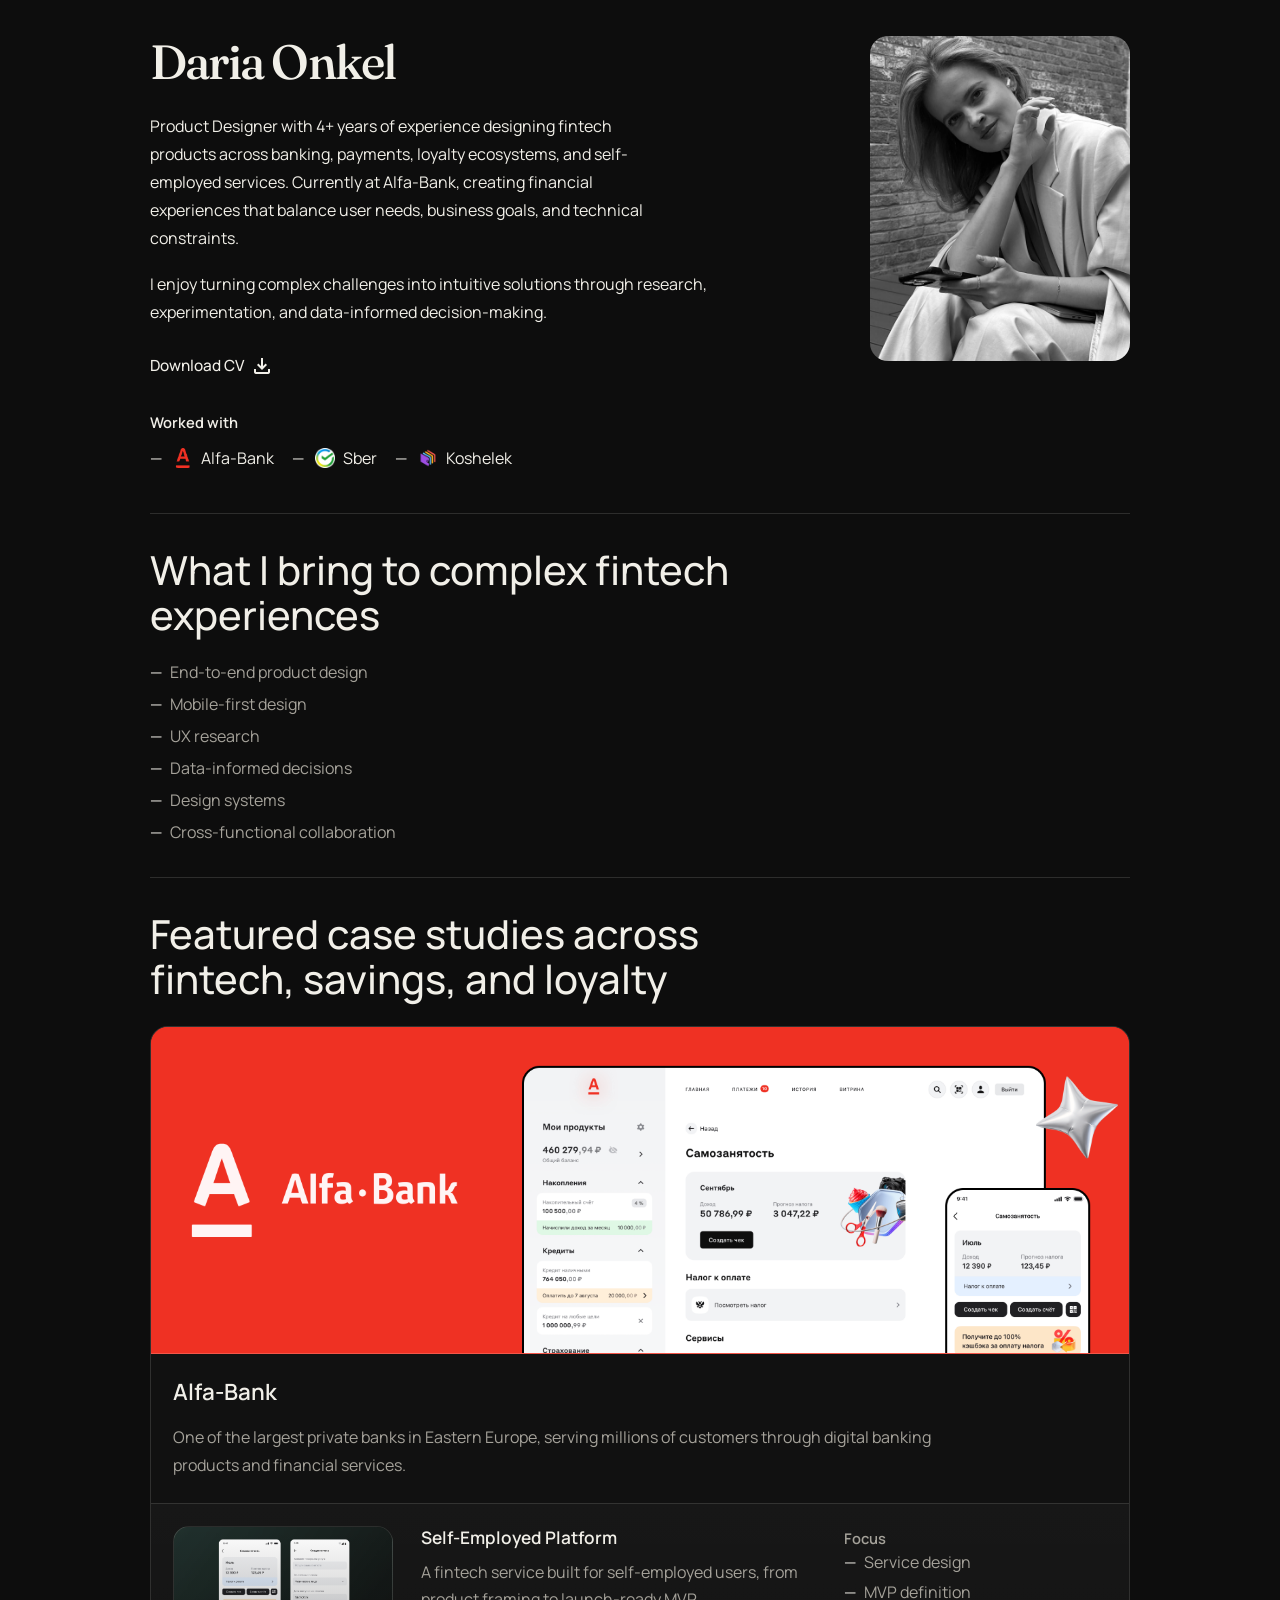
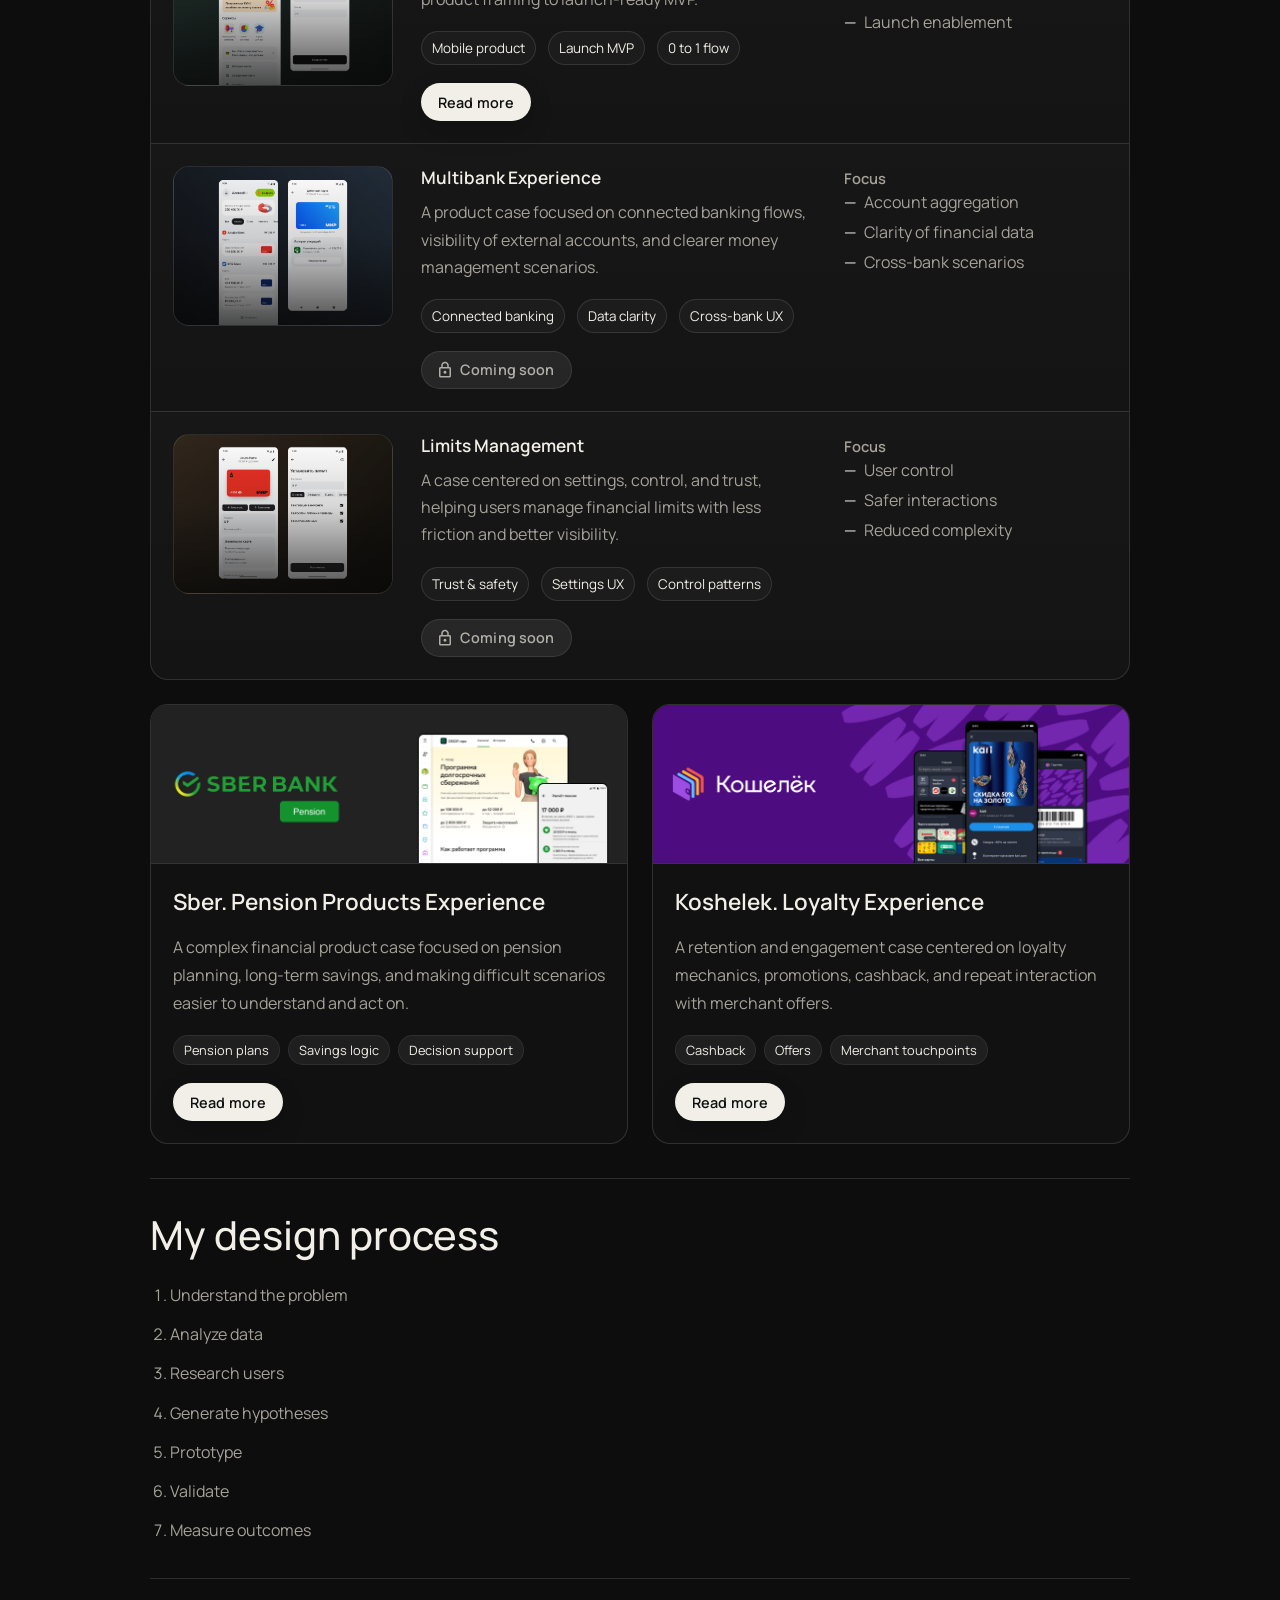
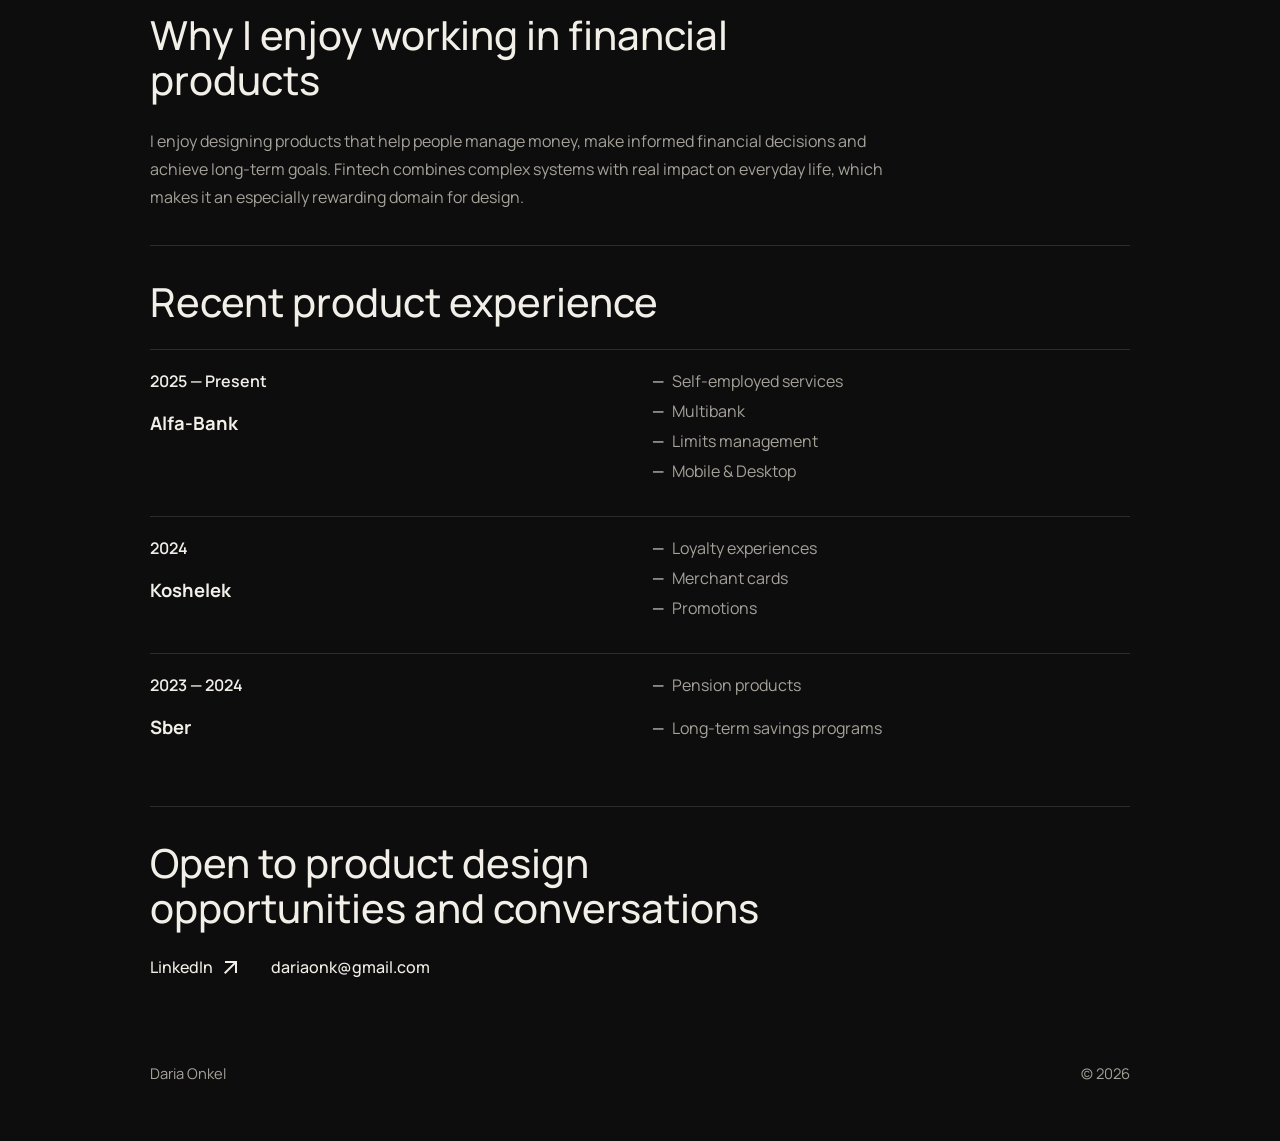
==== commit d4f7a579: "Refresh case study assets" ====
--- a/index.html
+++ b/index.html
@@ -253,7 +253,7 @@
               </div>
               <div class="project-card-body">
                 <div class="case-study-header">
-                  <h3>Pension Products Experience — Sber</h3>
+                  <h3>Sber. Pension Products Experience</h3>
                 </div>
                 <p class="case-summary">
                   A complex financial product case focused on pension planning,
@@ -281,7 +281,7 @@
               </div>
               <div class="project-card-body">
                 <div class="case-study-header">
-                  <h3>Loyalty Experience — Koshelek</h3>
+                  <h3>Koshelek. Loyalty Experience</h3>
                 </div>
                 <p class="case-summary">
                   A retention and engagement case centered on loyalty mechanics,
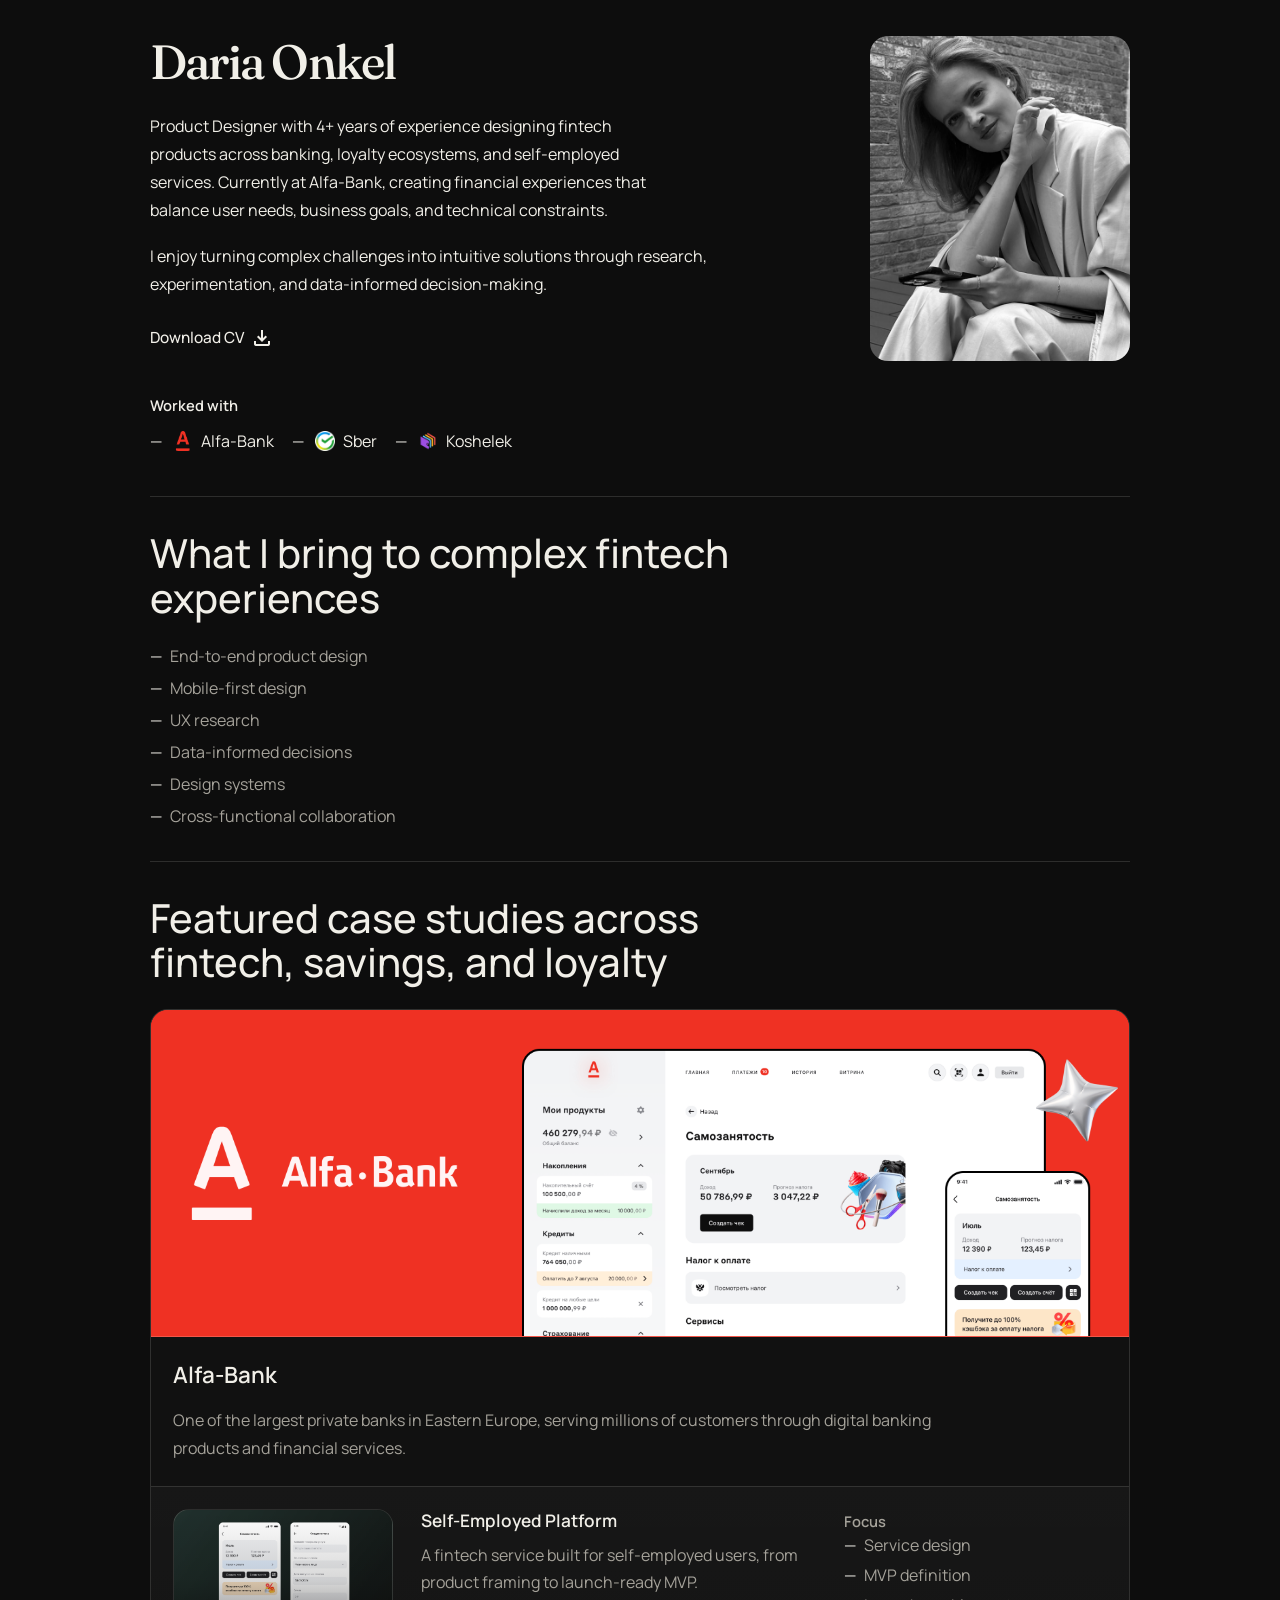
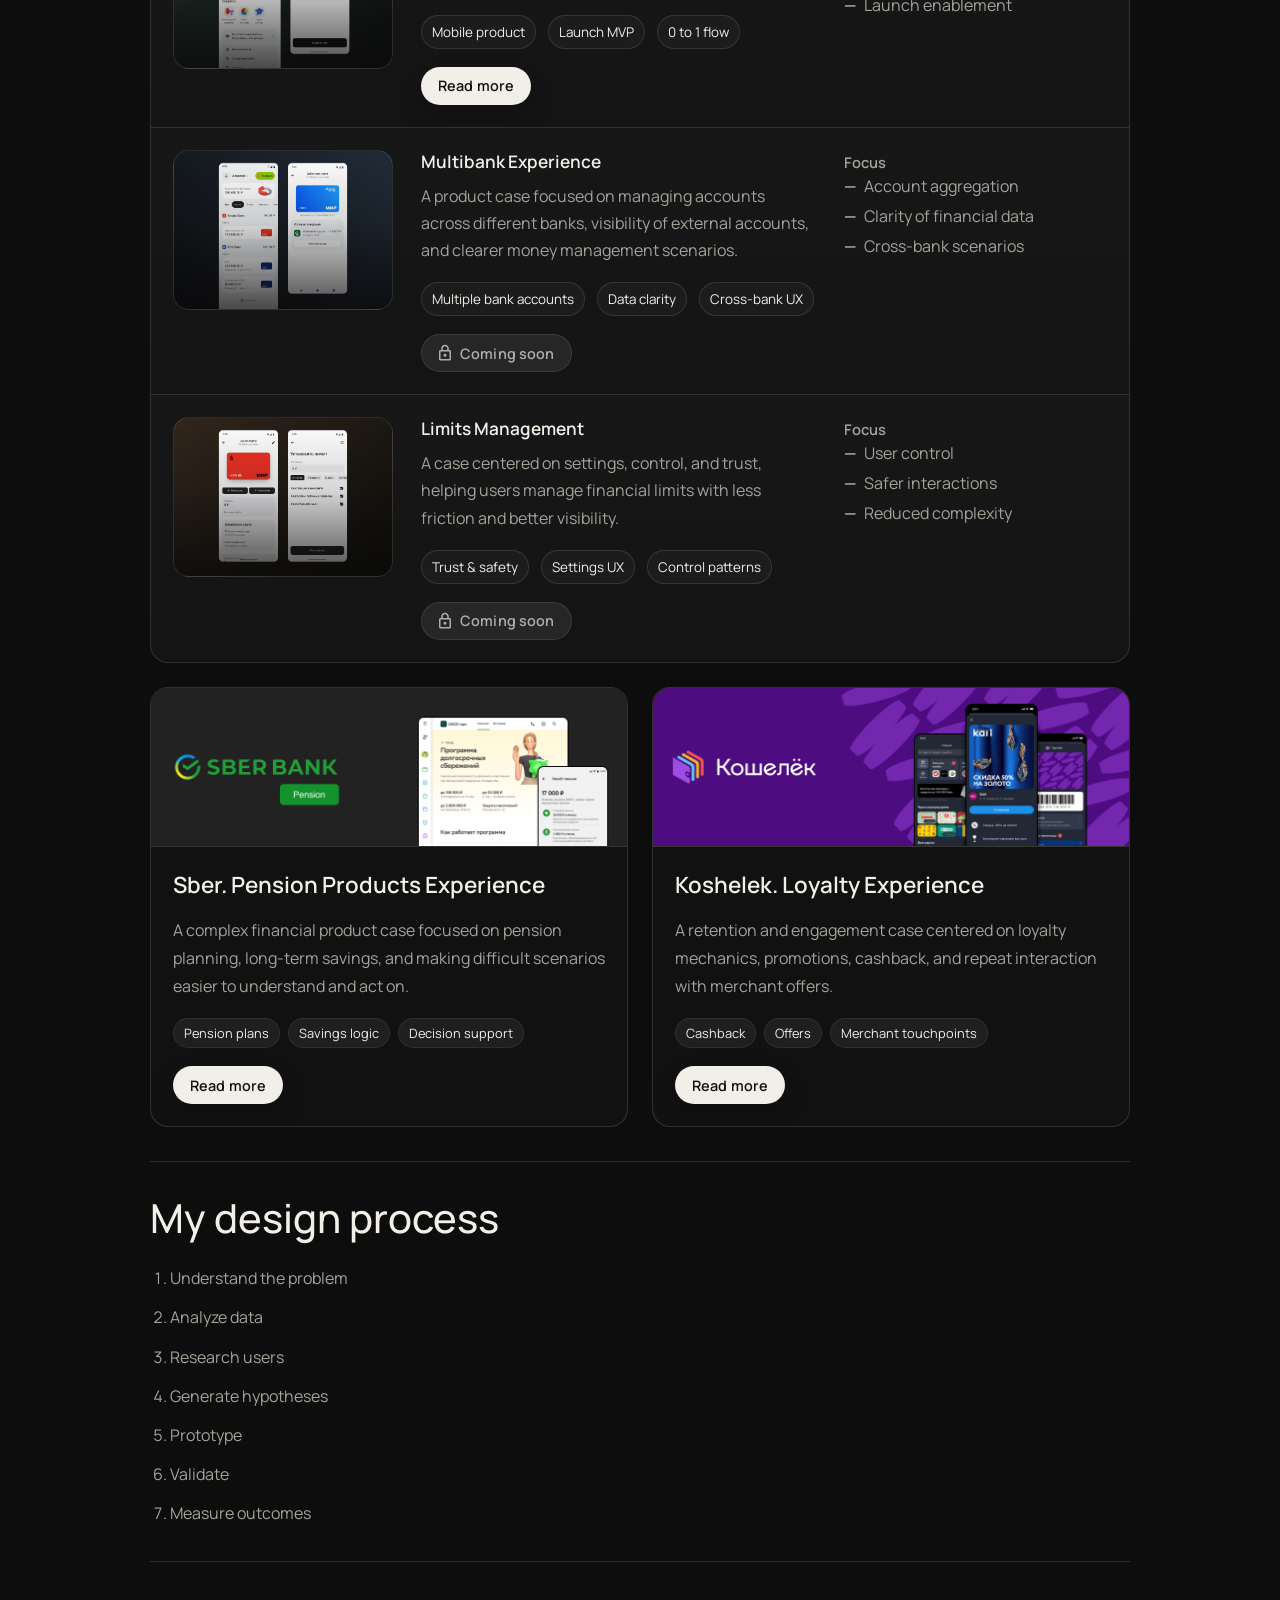
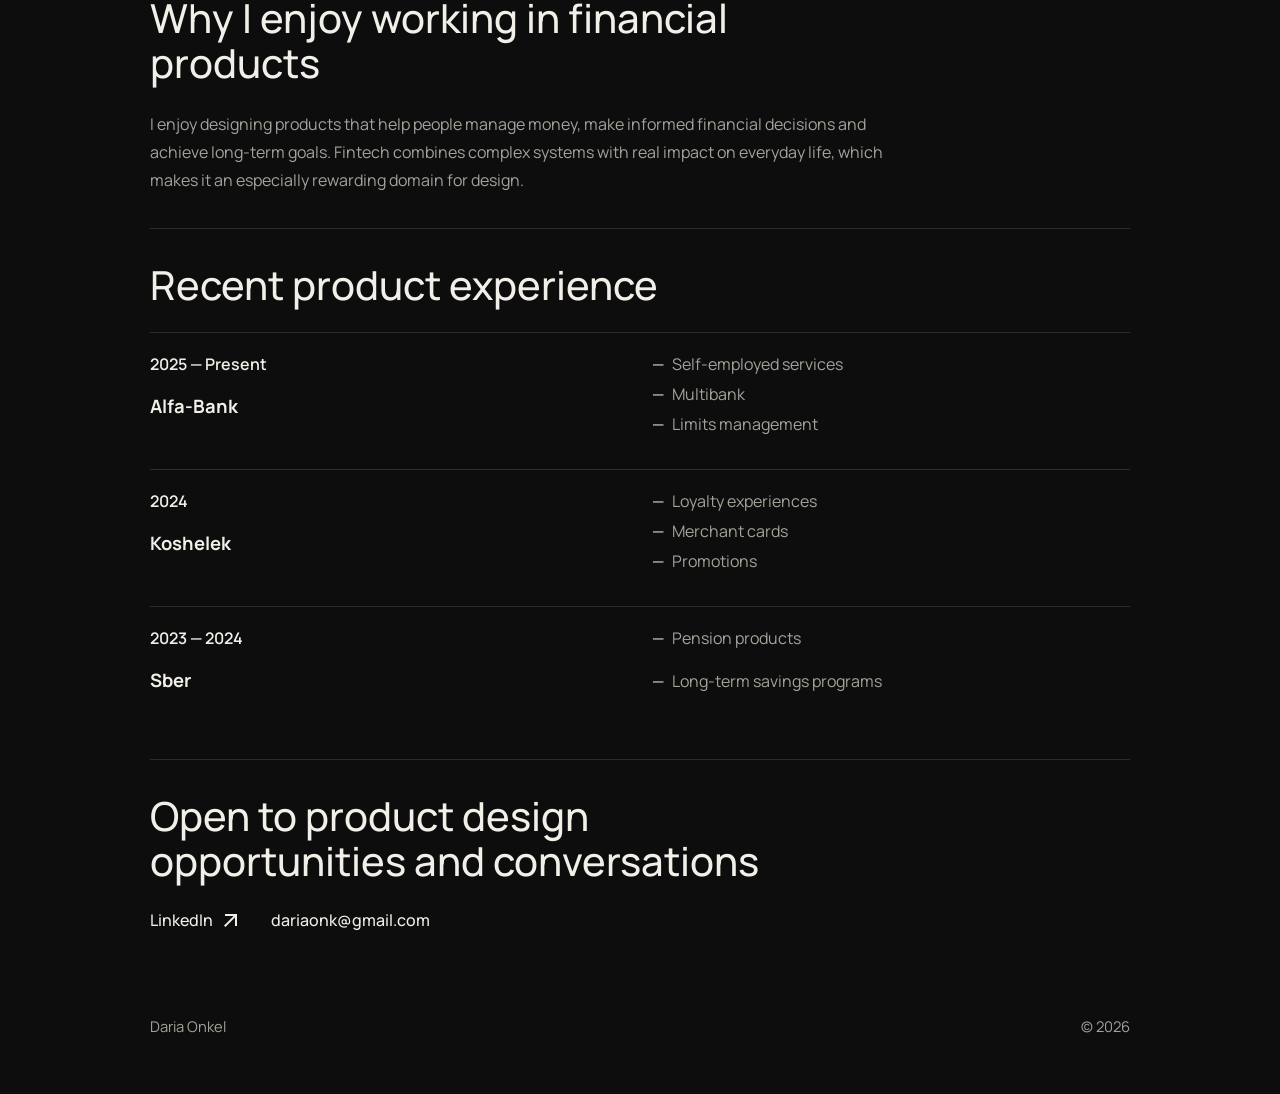
==== commit cbab762d: "Update homepage and self-employed case" ====
--- a/index.html
+++ b/index.html
@@ -37,10 +37,10 @@
               <h1>Daria Onkel</h1>
               <p class="hero-copy">
                 Product Designer with 4+ years of experience designing fintech
-                products across banking, payments, loyalty ecosystems, and
-                self-employed services. Currently at Alfa-Bank, creating
-                financial experiences that balance user needs, business goals,
-                and technical constraints.
+                products across banking, loyalty ecosystems, and self-employed
+                services. Currently at Alfa-Bank, creating financial
+                experiences that balance user needs, business goals, and
+                technical constraints.
               </p>
               <p class="hero-detail">
                 I enjoy turning complex challenges into intuitive solutions
@@ -119,13 +119,15 @@
           </div>
           <div class="project-card-grid">
             <article class="project-card-preview project-card-large">
-              <div class="project-preview project-preview-alfa-hero">
-                <img
-                  class="project-preview-image"
-                  src="assets/alfa-bank-hero.png"
-                  alt="Alfa-Bank self-employed product interface across desktop and mobile"
-                />
-              </div>
+              <a class="project-preview-link" href="alfa-self-employed.html" aria-label="Open Self-Employed Platform case study">
+                <div class="project-preview project-preview-alfa-hero">
+                  <img
+                    class="project-preview-image"
+                    src="assets/alfa-bank-hero.png"
+                    alt="Alfa-Bank self-employed product interface across desktop and mobile"
+                  />
+                </div>
+              </a>
               <div class="project-card-body">
                 <div class="case-study-header">
                   <h3>Alfa-Bank</h3>
@@ -138,14 +140,16 @@
               </div>
               <div class="nested-case-list">
                 <article class="nested-case-card" id="alfa-self-employed">
-                  <div class="nested-case-visual nested-case-visual-self-employed" aria-hidden="true">
+                  <a class="nested-case-visual-link" href="alfa-self-employed.html" aria-label="Open Self-Employed Platform case study">
+                    <div class="nested-case-visual nested-case-visual-self-employed">
                     <img
                       class="nested-case-visual-image"
                       src="assets/alfa-self-employed-card-preview.png"
                       alt=""
                     />
                     <strong>Self-Employed</strong>
-                  </div>
+                    </div>
+                  </a>
                   <div class="nested-case-copy">
                     <h4>Self-Employed Platform</h4>
                     <p>
@@ -182,12 +186,13 @@
                   <div class="nested-case-copy">
                     <h4>Multibank Experience</h4>
                     <p>
-                      A product case focused on connected banking flows,
+                      A product case focused on managing accounts across
+                      different banks,
                       visibility of external accounts, and clearer money
                       management scenarios.
                     </p>
                     <ul class="plain-list case-tag-list">
-                      <li>Connected banking</li>
+                      <li>Multiple bank accounts</li>
                       <li>Data clarity</li>
                       <li>Cross-bank UX</li>
                     </ul>
@@ -244,13 +249,15 @@
             </article>
 
             <article class="project-card-preview">
-              <div class="project-preview project-preview-sber">
-                <img
-                  class="project-preview-image"
-                  src="assets/sber-pension-hero.png"
-                  alt="Sber pension services preview"
-                />
-              </div>
+              <a class="project-preview-link" href="sber-pension-products.html" aria-label="Open Sber. Pension Products Experience case study">
+                <div class="project-preview project-preview-sber">
+                  <img
+                    class="project-preview-image"
+                    src="assets/sber-pension-hero.png"
+                    alt="Sber pension services preview"
+                  />
+                </div>
+              </a>
               <div class="project-card-body">
                 <div class="case-study-header">
                   <h3>Sber. Pension Products Experience</h3>
@@ -272,13 +279,15 @@
             </article>
 
             <article class="project-card-preview">
-              <div class="project-preview project-preview-koshelek">
-                <img
-                  class="project-preview-image"
-                  src="assets/koshelek-hero.png"
-                  alt="Koshelek promotions platform preview"
-                />
-              </div>
+              <a class="project-preview-link" href="koshelek-loyalty-experience.html" aria-label="Open Koshelek. Loyalty Experience case study">
+                <div class="project-preview project-preview-koshelek">
+                  <img
+                    class="project-preview-image"
+                    src="assets/koshelek-hero.png"
+                    alt="Koshelek promotions platform preview"
+                  />
+                </div>
+              </a>
               <div class="project-card-body">
                 <div class="case-study-header">
                   <h3>Koshelek. Loyalty Experience</h3>
@@ -342,7 +351,6 @@
                 <li>Self-employed services</li>
                 <li>Multibank</li>
                 <li>Limits management</li>
-                <li>Mobile & Desktop</li>
               </ul>
             </article>
             <article class="project-row">
--- a/styles.css
+++ b/styles.css
@@ -313,6 +313,12 @@
       rgba(255, 255, 255, 0.02) 100%
     );
   overflow: hidden;
+}
+
+.nested-case-visual-link,
+.project-preview-link {
+  display: block;
+  text-decoration: none;
 }
 
 .nested-case-visual::after {
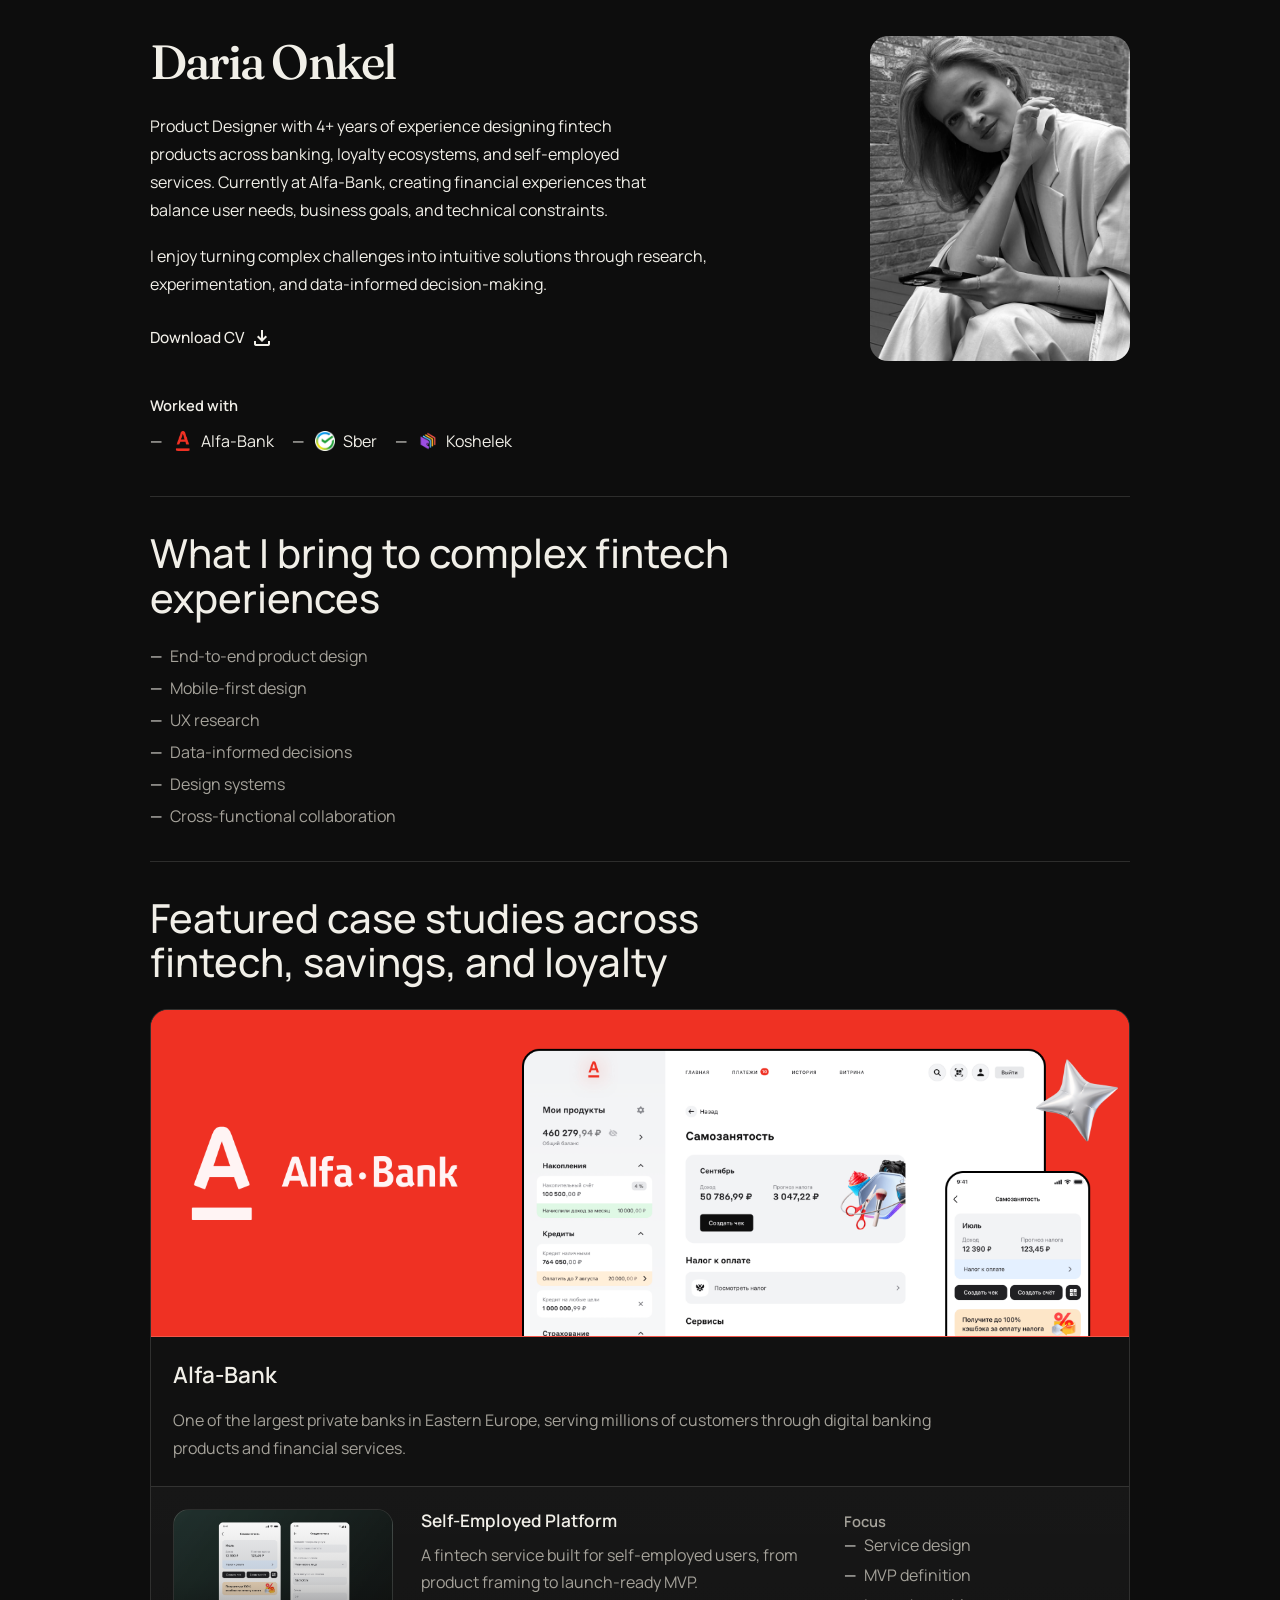
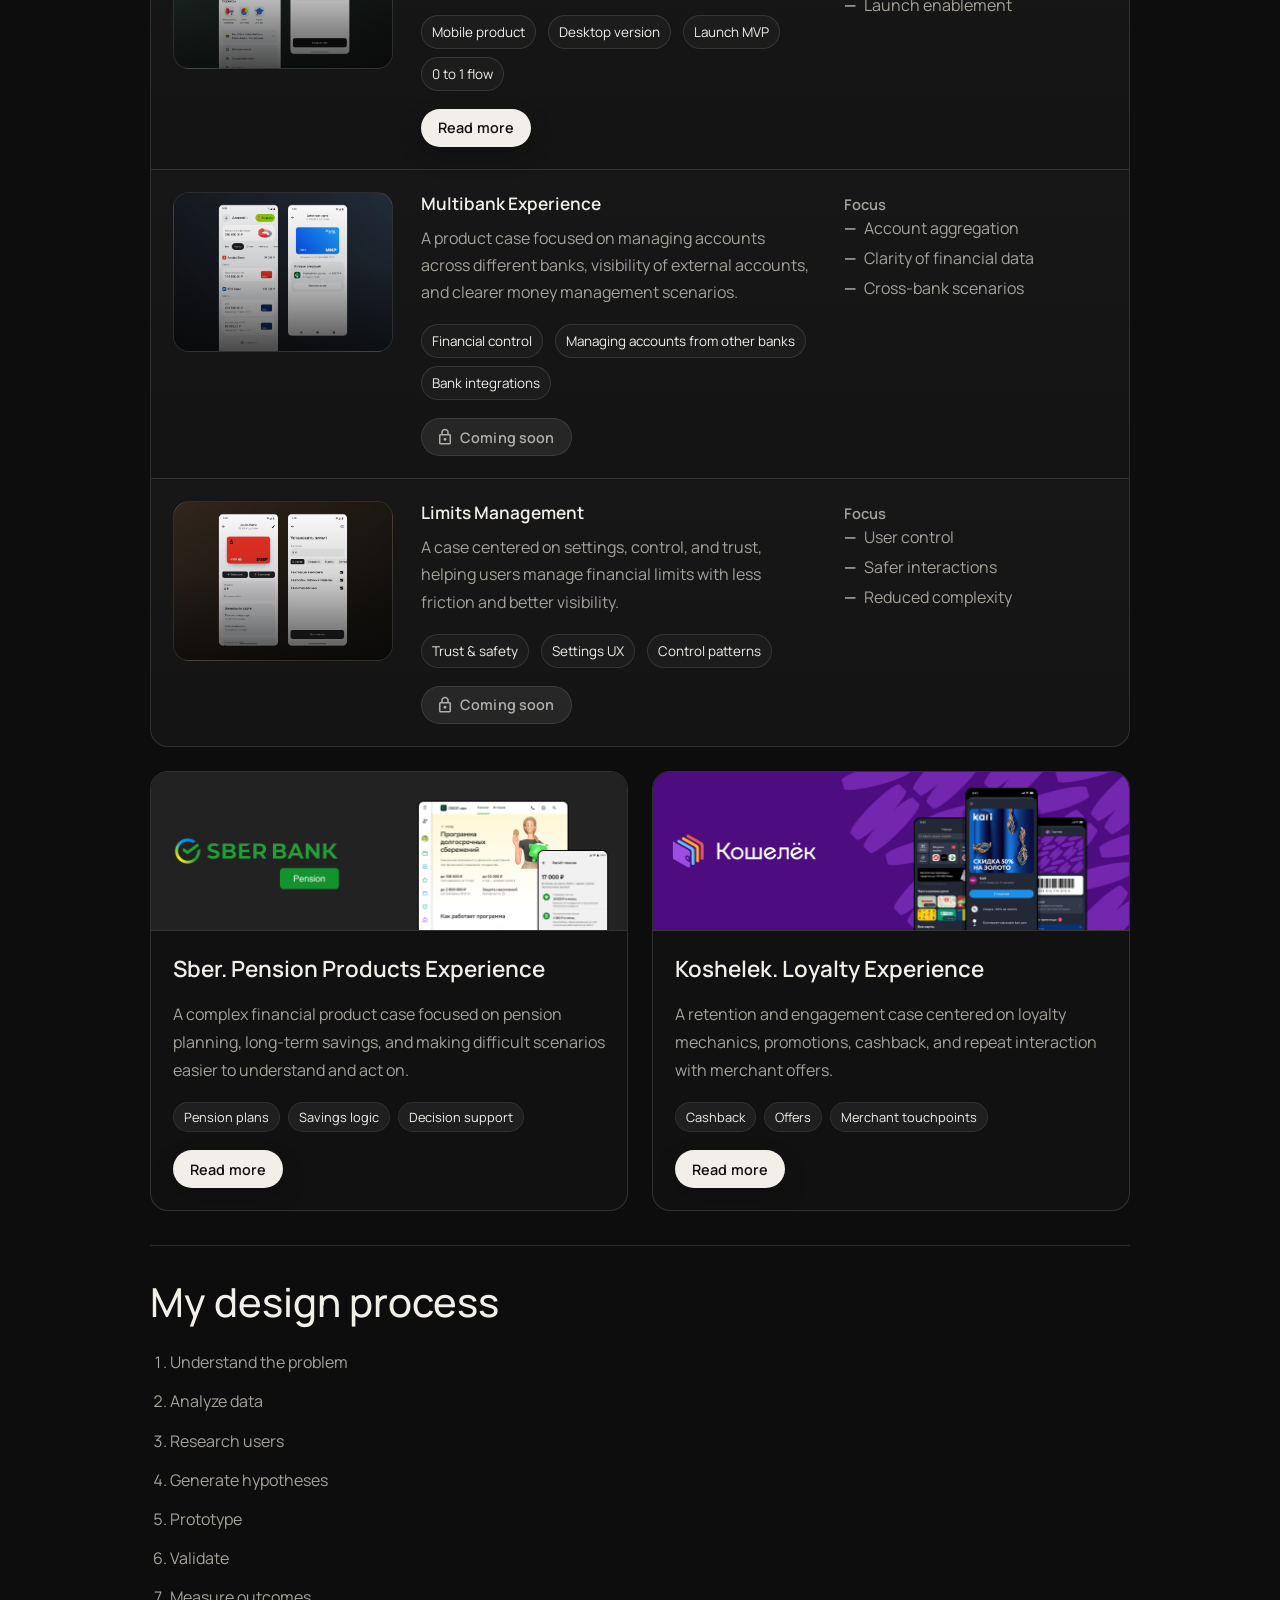
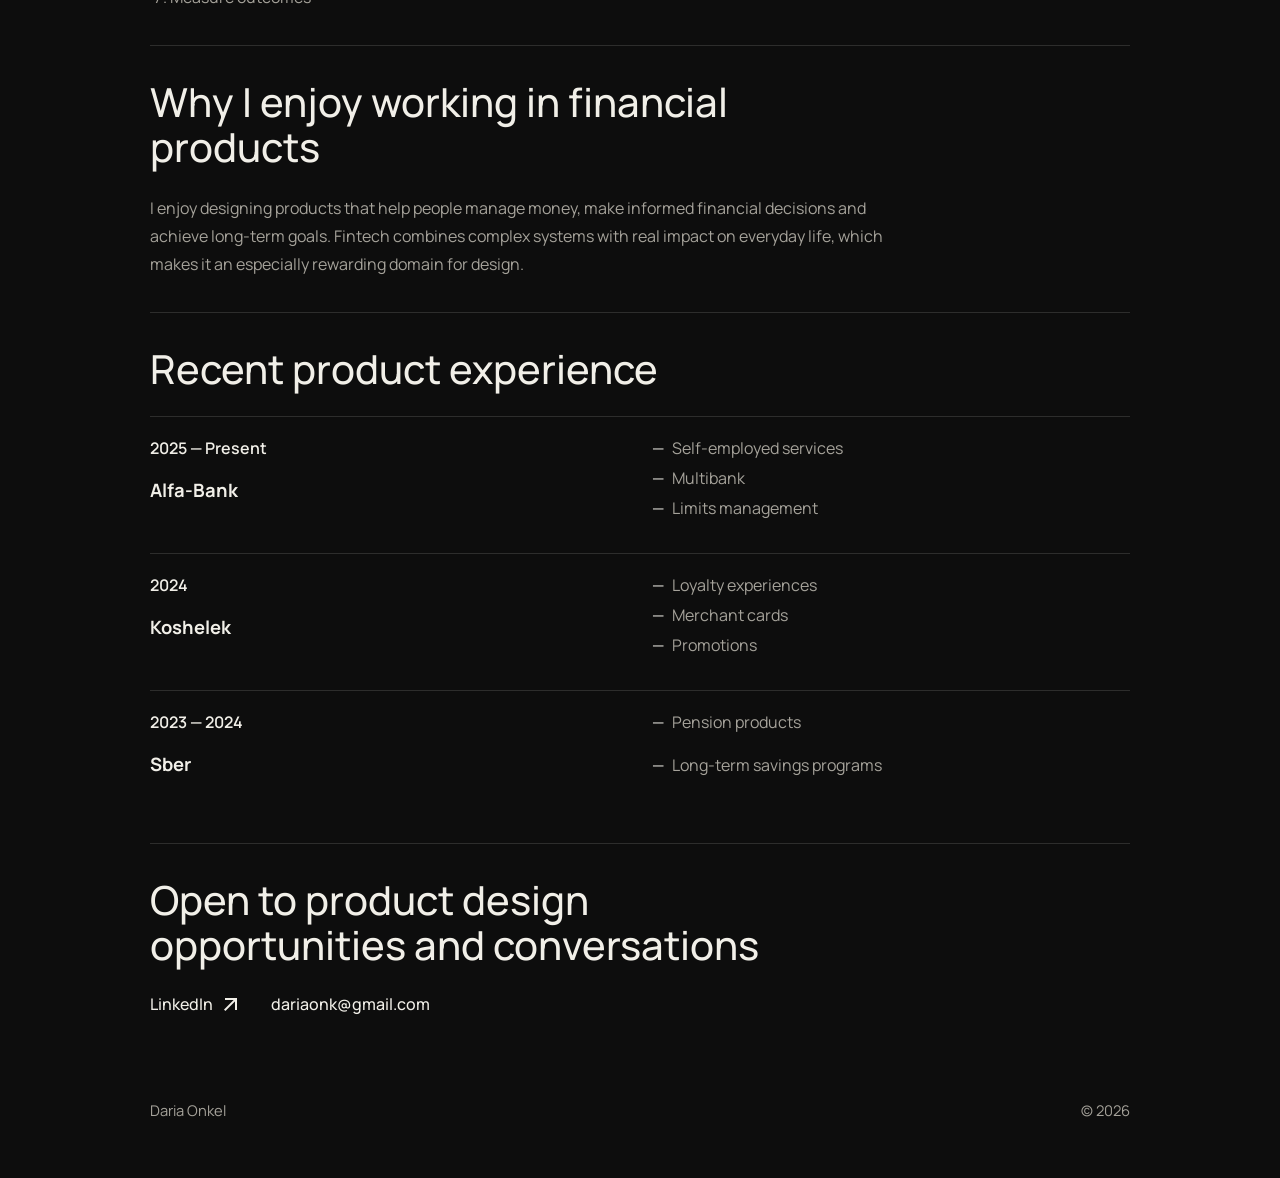
==== commit f4ead546: "Adjust homepage content" ====
--- a/index.html
+++ b/index.html
@@ -158,6 +158,7 @@
                     </p>
                     <ul class="plain-list case-tag-list">
                       <li>Mobile product</li>
+                      <li>Desktop version</li>
                       <li>Launch MVP</li>
                       <li>0 to 1 flow</li>
                     </ul>
@@ -192,9 +193,9 @@
                       management scenarios.
                     </p>
                     <ul class="plain-list case-tag-list">
-                      <li>Multiple bank accounts</li>
-                      <li>Data clarity</li>
-                      <li>Cross-bank UX</li>
+                      <li>Financial control</li>
+                      <li>Managing accounts from other banks</li>
+                      <li>Bank integrations</li>
                     </ul>
                     <span class="case-status-pill case-study-link-inline" aria-disabled="true">
                       <span class="material-symbols-outlined case-status-icon" aria-hidden="true">lock</span>
